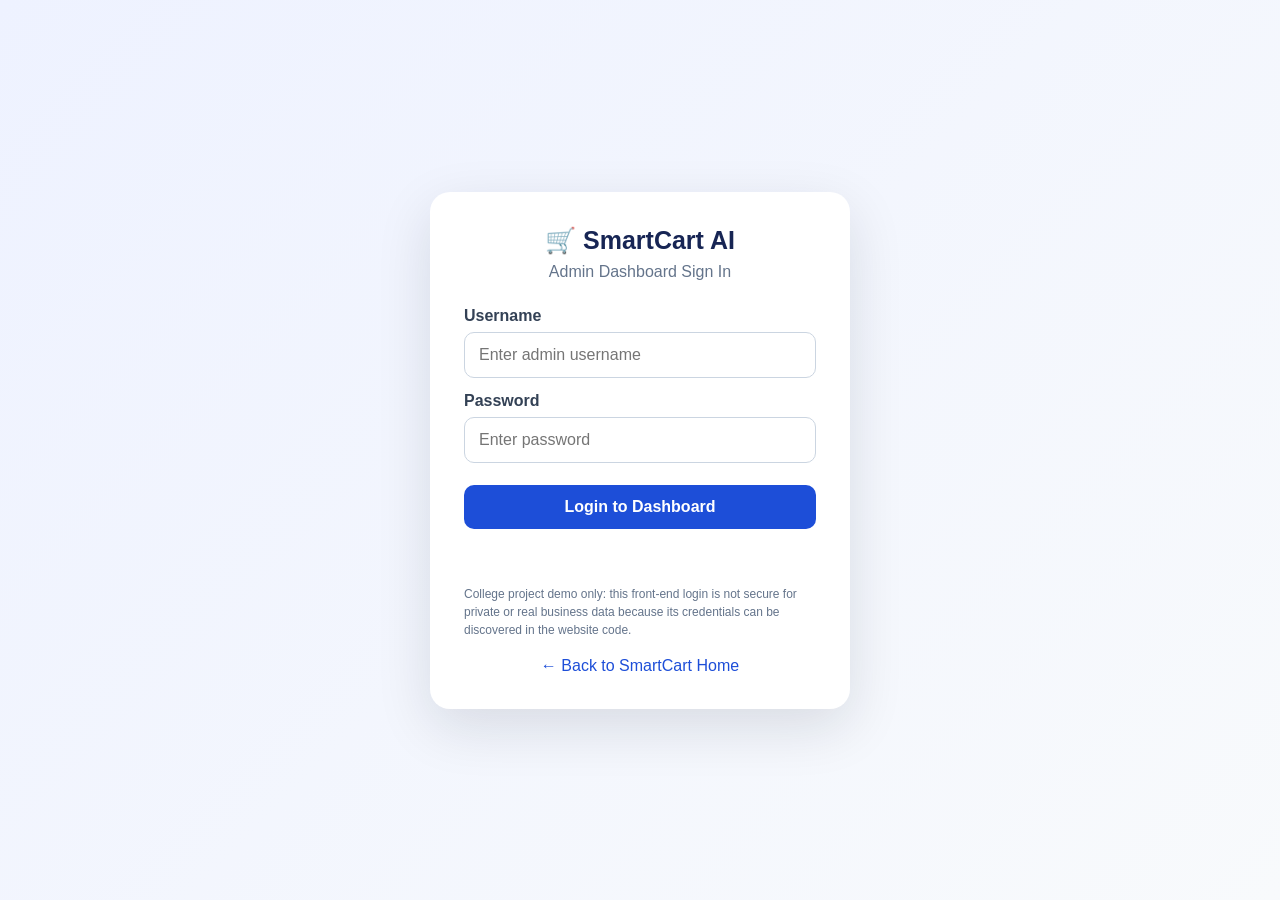
==== admin-login.html @ 9c61da9f "Add files via upload" ====
<!DOCTYPE html>
<html lang="en">
<head>
  <meta charset="UTF-8">
  <meta name="viewport" content="width=device-width, initial-scale=1.0">
  <title>Admin Login | SmartCart AI</title>
  <link rel="stylesheet" href="style.css">
  <style>
    body.login-page{min-height:100vh;display:grid;place-items:center;padding:24px;background:linear-gradient(135deg,#eef2ff,#f8fafc)}
    .login-card{width:min(100%,420px);background:#fff;padding:34px;border-radius:20px;box-shadow:0 18px 55px rgba(15,23,42,.12)}
    .login-brand{text-align:center;font-size:25px;font-weight:800;margin-bottom:8px;color:#172554}
    .login-sub{text-align:center;color:#64748b;margin-bottom:26px}
    .login-card label{display:block;font-weight:600;margin:14px 0 7px;color:#334155}
    .login-card input{width:100%;padding:13px 14px;border:1px solid #cbd5e1;border-radius:10px;font:inherit;box-sizing:border-box}
    .login-card button{width:100%;padding:13px;margin-top:22px;border:0;border-radius:10px;background:#1d4ed8;color:#fff;font-weight:700;font-size:16px;cursor:pointer}
    .login-error{color:#b91c1c;margin-top:14px;min-height:22px;font-size:14px}
    .login-note{font-size:12px;color:#64748b;line-height:1.5;margin-top:20px}
    .back-home{display:block;text-align:center;margin-top:18px;color:#1d4ed8;text-decoration:none}
  </style>
</head>
<body class="login-page">
  <main class="login-card">
    <div class="login-brand">🛒 SmartCart AI</div>
    <p class="login-sub">Admin Dashboard Sign In</p>
    <form id="admin-login-form">
      <label for="username">Username</label>
      <input id="username" name="username" autocomplete="username" required placeholder="Enter admin username">
      <label for="password">Password</label>
      <input id="password" name="password" type="password" autocomplete="current-password" required placeholder="Enter password">
      <button type="submit">Login to Dashboard</button>
      <p id="login-error" class="login-error" role="alert"></p>
    </form>
    <p class="login-note">College project demo only: this front-end login is not secure for private or real business data because its credentials can be discovered in the website code.</p>
    <a class="back-home" href="index.html">← Back to SmartCart Home</a>
  </main>
  <script>
    document.getElementById('admin-login-form').addEventListener('submit', function(event) {
      event.preventDefault();
      const username = document.getElementById('username').value.trim();
      const password = document.getElementById('password').value;
      if (username === 'Admin' && password === 'SmartCart@2026') {
        sessionStorage.setItem('smartcartDemoAdminLoggedIn', 'true');
        window.location.href = 'admin.html';
      } else {
        document.getElementById('login-error').textContent = 'Incorrect username or password. Please try again.';
      }
    });
  </script>
</body>
</html>
---- style.css ----
* {
    margin: 0;
    padding: 0;
    box-sizing: border-box;
}


html {
    scroll-behavior: smooth;
}


body {
    font-family: Arial, sans-serif;
    background: #f8f9ff;
    color: #17172b;
}


/* NAVBAR */

.navbar {
    height: 75px;
    display: flex;
    align-items: center;
    justify-content: space-between;
    padding: 0 7%;
    background: white;
    border-bottom: 1px solid #eeeeee;
    position: sticky;
    top: 0;
    z-index: 1000;
}


.logo {
    font-size: 23px;
    font-weight: bold;
}


.logo span {
    color: #6956e8;
}


nav {
    display: flex;
    gap: 30px;
}


nav a {
    text-decoration: none;
    color: #555;
    font-size: 15px;
}


nav a:hover {
    color: #6956e8;
}


.cart-btn {
    border: none;
    background: #6956e8;
    color: white;
    padding: 11px 18px;
    border-radius: 10px;
    cursor: pointer;
}


/* HERO */

.hero {
    min-height: 600px;
    padding: 80px 8%;
    display: flex;
    align-items: center;
    justify-content: space-between;
    gap: 50px;
    background: linear-gradient(135deg, #f8f7ff, #eeeeff);
}


.hero-text {
    max-width: 600px;
}


.small-heading {
    color: #6956e8;
    font-weight: bold;
    letter-spacing: 2px;
    margin-bottom: 18px;
}


.hero h1 {
    font-size: 62px;
    line-height: 1.05;
    margin-bottom: 25px;
}


.hero h1 span {
    color: #6956e8;
}


.hero-text > p:not(.small-heading) {
    color: #666;
    font-size: 18px;
    line-height: 1.7;
}


.hero-buttons {
    margin-top: 30px;
    display: flex;
    gap: 15px;
}


.primary-btn,
.secondary-btn {
    padding: 14px 22px;
    border-radius: 10px;
    text-decoration: none;
    font-weight: bold;
}


.primary-btn {
    background: #6956e8;
    color: white;
}


.secondary-btn {
    background: white;
    color: #6956e8;
    border: 1px solid #6956e8;
}


/* HERO CARD */

.hero-card {
    width: 360px;
    padding: 40px;
    background: white;
    border-radius: 25px;
    box-shadow: 0 20px 60px rgba(0,0,0,0.10);
    text-align: center;
}


.ai-icon {
    font-size: 55px;
    margin-bottom: 20px;
}


.hero-card h3 {
    font-size: 25px;
    margin-bottom: 15px;
}


.hero-card p {
    color: #666;
    line-height: 1.6;
}


.recommendation-preview {
    margin-top: 25px;
    padding: 15px;
    background: #f5f3ff;
    border-radius: 12px;
    display: flex;
    justify-content: space-between;
}


/* SECTIONS */

section {
    padding: 80px 8%;
}


.section-heading {
    text-align: center;
    margin-bottom: 40px;
}


.section-heading p {
    color: #6956e8;
    font-size: 13px;
    font-weight: bold;
    letter-spacing: 2px;
    margin-bottom: 10px;
}


.section-heading h2 {
    font-size: 38px;
    margin-bottom: 10px;
}


.section-heading span {
    color: #777;
}


/* CATEGORIES */

.category-grid {
    display: grid;
    grid-template-columns: repeat(4, 1fr);
    gap: 20px;
}


.category-card {
    background: white;
    padding: 30px;
    border-radius: 18px;
    text-align: center;
    box-shadow: 0 8px 25px rgba(0,0,0,0.05);
}


.category-card div {
    font-size: 45px;
    margin-bottom: 15px;
}


.category-card p {
    color: #777;
    margin-top: 8px;
}


/* AI SECTION */

.ai-section {
    background: #17172b;
    color: white;
}


.ai-section .section-heading p {
    color: #a99cff;
}


.ai-section .section-heading span {
    color: #bbb;
}


.ai-box {
    max-width: 700px;
    margin: auto;
    background: white;
    color: #17172b;
    padding: 40px;
    border-radius: 20px;
}


.ai-box label {
    display: block;
    margin-top: 20px;
    margin-bottom: 8px;
    font-weight: bold;
}


.ai-box select {
    width: 100%;
    padding: 13px;
    border: 1px solid #ddd;
    border-radius: 8px;
}


.recommend-btn {
    width: 100%;
    margin-top: 25px;
    padding: 15px;
    border: none;
    border-radius: 10px;
    background: #6956e8;
    color: white;
    font-weight: bold;
    cursor: pointer;
}


.result-box {
    margin-top: 25px;
    padding: 20px;
    background: #f4f2ff;
    border-radius: 10px;
    text-align: center;
}


/* PRODUCTS */

.products-section {
    background: #f8f9ff;
}


.product-grid {
    display: grid;
    grid-template-columns: repeat(4, 1fr);
    gap: 20px;
}


.product-card {
    background: white;
    padding: 20px;
    border-radius: 18px;
    box-shadow: 0 8px 25px rgba(0,0,0,0.05);
}


.product-image {
    height: 180px;
    display: flex;
    align-items: center;
    justify-content: center;
    background: #f2f0ff;
    border-radius: 14px;
    font-size: 70px;
    margin-bottom: 20px;
}


.product-card h3 {
    margin-bottom: 10px;
}


.rating {
    color: #e99b00;
    margin-bottom: 15px;
}


.product-card button {
    width: 100%;
    padding: 12px;
    margin-top: 15px;
    border: none;
    border-radius: 8px;
    background: #6956e8;
    color: white;
    cursor: pointer;
}


/* ABOUT */

.about-section {
    text-align: center;
    max-width: 900px;
    margin: auto;
}


.about-section > p:first-child {
    color: #6956e8;
    font-weight: bold;
    letter-spacing: 2px;
}


.about-section h2 {
    font-size: 38px;
    margin: 15px 0;
}


.about-section p:last-child {
    color: #666;
    line-height: 1.8;
}


/* FOOTER */

footer {
    padding: 35px 8%;
    background: #11111f;
    color: white;
    display: flex;
    justify-content: space-between;
}


footer p {
    color: #aaa;
}


/* MOBILE */

@media (max-width: 900px) {

    nav {
        display: none;
    }

    .hero {
        flex-direction: column;
        text-align: center;
    }

    .hero h1 {
        font-size: 45px;
    }

    .hero-buttons {
        justify-content: center;
        flex-wrap: wrap;
    }

    .category-grid,
    .product-grid {
        grid-template-columns: repeat(2, 1fr);
    }

}


@media (max-width: 600px) {

    .category-grid,
    .product-grid {
        grid-template-columns: 1fr;
    }

    .hero-card {
        width: 100%;
    }

    footer {
        flex-direction: column;
        gap: 15px;
    }

}

/* PRODUCT CONTROLS */

.product-controls {
    max-width: 1000px;
    margin: 0 auto 40px;

    display: grid;
    grid-template-columns:
        2fr 1fr 1fr;

    gap: 15px;
}


.product-controls input,
.product-controls select {

    width: 100%;

    padding: 14px 16px;

    border: 1px solid #ddd;

    border-radius: 10px;

    background: white;

    font-size: 15px;

    outline: none;
}


.product-controls input:focus,
.product-controls select:focus {

    border-color: #6956e8;

    box-shadow:
        0 0 0 3px
        rgba(105, 86, 232, 0.10);
}


.product-category {

    display: inline-block;

    background: #f0edff;

    color: #6956e8;

    padding: 5px 10px;

    border-radius: 20px;

    font-size: 12px;

    margin-bottom: 12px;
}


.no-products {

    display: none;

    text-align: center;

    color: #777;

    margin-top: 30px;
}


@media (max-width: 700px) {

    .product-controls {

        grid-template-columns: 1fr;

    }

}

// PRODUCT DATA

let shoppingCart = [];


// ADD PRODUCT TO CART

function addProductToCart(productName, price) {

    shoppingCart.push({

        name: productName,

        price: price

    });


    cartCount = shoppingCart.length;


    document.getElementById(
        "cart-count"
    ).innerText = cartCount;


    alert(
        productName +
        " added to your cart! 🛒"
    );
}



// SEARCH + FILTER

function filterProducts() {

    const searchText =
        document
        .getElementById("searchInput")
        .value
        .toLowerCase();


    const selectedCategory =
        document
        .getElementById("categoryFilter")
        .value;


    const selectedPrice =
        document
        .getElementById("priceFilter")
        .value;


    const products =
        document.querySelectorAll(
            ".product-card"
        );


    let visibleProducts = 0;


    products.forEach(function(product) {

        const name =
            product.dataset.name;


        const category =
            product.dataset.category;


        const price =
            Number(product.dataset.price);


        const matchesSearch =
            name.includes(searchText);


        const matchesCategory =
            selectedCategory === "all" ||
            category === selectedCategory;


        let matchesPrice = true;


        if (selectedPrice !== "all") {

            matchesPrice =
                price <=
                Number(selectedPrice);

        }


        if (
            matchesSearch &&
            matchesCategory &&
            matchesPrice
        ) {

            product.style.display = "block";

            visibleProducts++;

        }

        else {

            product.style.display = "none";

        }

    });


    const noProducts =
        document.getElementById(
            "noProducts"
        );


    if (visibleProducts === 0) {

        noProducts.style.display = "block";

    }

    else {

        noProducts.style.display = "none";

    }

}
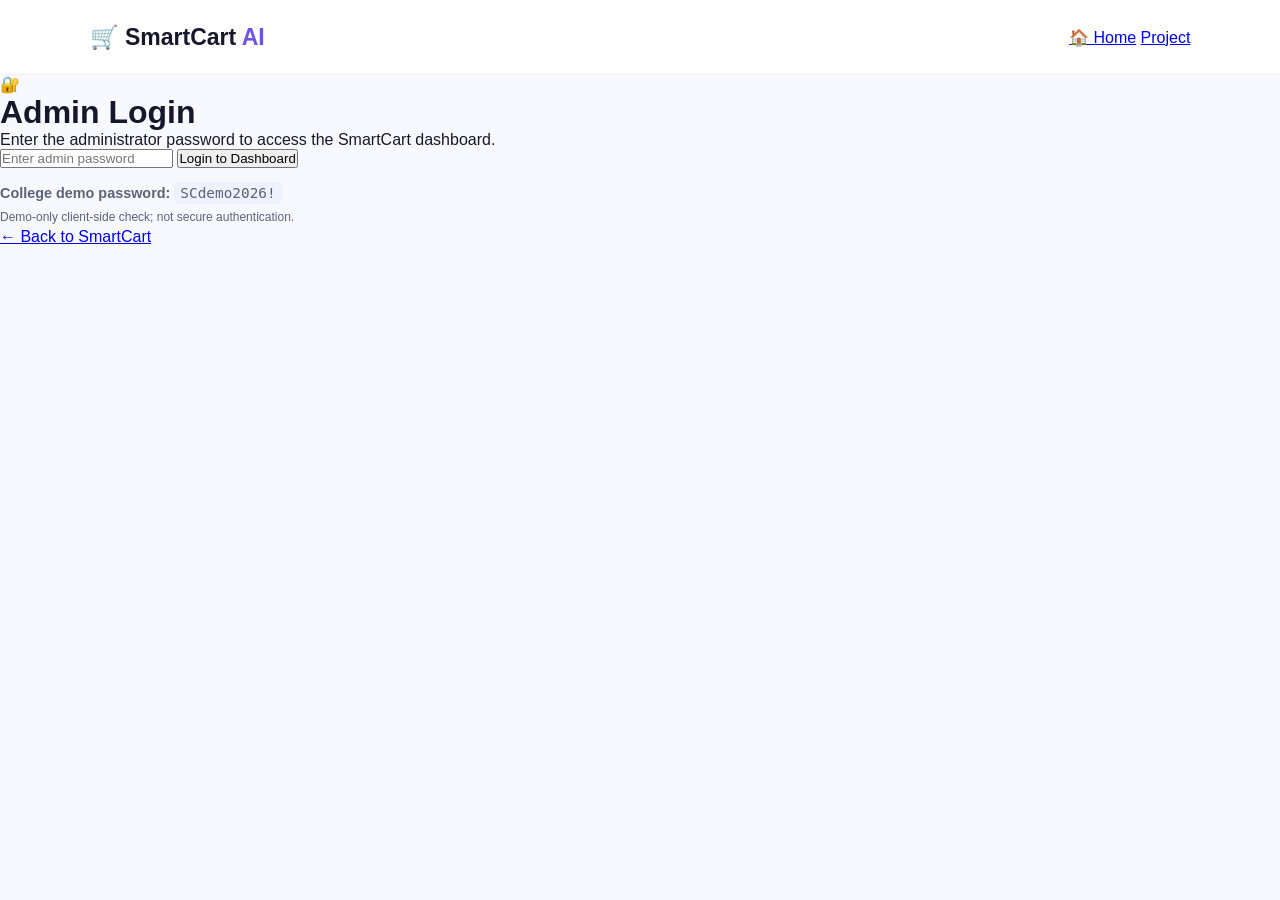
==== commit 2ffb18cb: "Add files via upload" ====
--- a/admin-login.html
+++ b/admin-login.html
@@ -1,50 +1,48 @@
 <!DOCTYPE html>
 <html lang="en">
 <head>
-  <meta charset="UTF-8">
-  <meta name="viewport" content="width=device-width, initial-scale=1.0">
-  <title>Admin Login | SmartCart AI</title>
-  <link rel="stylesheet" href="style.css">
-  <style>
-    body.login-page{min-height:100vh;display:grid;place-items:center;padding:24px;background:linear-gradient(135deg,#eef2ff,#f8fafc)}
-    .login-card{width:min(100%,420px);background:#fff;padding:34px;border-radius:20px;box-shadow:0 18px 55px rgba(15,23,42,.12)}
-    .login-brand{text-align:center;font-size:25px;font-weight:800;margin-bottom:8px;color:#172554}
-    .login-sub{text-align:center;color:#64748b;margin-bottom:26px}
-    .login-card label{display:block;font-weight:600;margin:14px 0 7px;color:#334155}
-    .login-card input{width:100%;padding:13px 14px;border:1px solid #cbd5e1;border-radius:10px;font:inherit;box-sizing:border-box}
-    .login-card button{width:100%;padding:13px;margin-top:22px;border:0;border-radius:10px;background:#1d4ed8;color:#fff;font-weight:700;font-size:16px;cursor:pointer}
-    .login-error{color:#b91c1c;margin-top:14px;min-height:22px;font-size:14px}
-    .login-note{font-size:12px;color:#64748b;line-height:1.5;margin-top:20px}
-    .back-home{display:block;text-align:center;margin-top:18px;color:#1d4ed8;text-decoration:none}
-  </style>
+    <meta charset="UTF-8">
+    <meta name="viewport" content="width=device-width, initial-scale=1.0">
+    <title>SmartCart AI - Admin Login</title>
+    <link rel="stylesheet" href="style.css">
 </head>
-<body class="login-page">
-  <main class="login-card">
-    <div class="login-brand">🛒 SmartCart AI</div>
-    <p class="login-sub">Admin Dashboard Sign In</p>
-    <form id="admin-login-form">
-      <label for="username">Username</label>
-      <input id="username" name="username" autocomplete="username" required placeholder="Enter admin username">
-      <label for="password">Password</label>
-      <input id="password" name="password" type="password" autocomplete="current-password" required placeholder="Enter password">
-      <button type="submit">Login to Dashboard</button>
-      <p id="login-error" class="login-error" role="alert"></p>
-    </form>
-    <p class="login-note">College project demo only: this front-end login is not secure for private or real business data because its credentials can be discovered in the website code.</p>
-    <a class="back-home" href="index.html">← Back to SmartCart Home</a>
-  </main>
-  <script>
-    document.getElementById('admin-login-form').addEventListener('submit', function(event) {
-      event.preventDefault();
-      const username = document.getElementById('username').value.trim();
-      const password = document.getElementById('password').value;
-      if (username === 'Admin' && password === 'SmartCart@2026') {
-        sessionStorage.setItem('smartcartDemoAdminLoggedIn', 'true');
-        window.location.href = 'admin.html';
-      } else {
-        document.getElementById('login-error').textContent = 'Incorrect username or password. Please try again.';
-      }
-    });
-  </script>
+<body>
+
+    <header class="navbar">
+        <div class="logo">🛒 SmartCart <span>AI</span></div>
+        <div class="nav-links">
+            <a href="index.html">🏠 Home</a>
+            <a href="index.html#college-project">Project</a>
+        </div>
+    </header>
+
+    <main class="admin-login-page">
+        <div class="login-card">
+            <div class="login-icon">🔐</div>
+            <h1>Admin Login</h1>
+            <p>Enter the administrator password to access the SmartCart dashboard.</p>
+
+            <form onsubmit="event.preventDefault(); adminLogin();">
+                <input
+                    type="password"
+                    id="admin-password"
+                    placeholder="Enter admin password"
+                    autocomplete="current-password"
+                    required
+                >
+
+                <button type="submit" class="login-submit">
+                    Login to Dashboard
+                </button>
+            </form>
+
+            <p id="login-message" class="login-message" aria-live="polite"></p>
+            <p class="demo-password-note"><strong>College demo password:</strong> <code>SCdemo2026!</code><br><small>Demo-only client-side check; not secure authentication.</small></p>
+
+            <a href="index.html" class="back-home">← Back to SmartCart</a>
+        </div>
+    </main>
+
+    <script src="script.js"></script>
 </body>
 </html>
--- a/style.css
+++ b/style.css
@@ -688,4 +688,27 @@
 
     }
 
-}+}
+
+/* COLLEGE PROJECT SECTION */
+.college-project-section { padding: 76px 7%; background: #f1f5ff; }
+.project-intro-grid, .project-details-grid { display: grid; grid-template-columns: repeat(3, minmax(0, 1fr)); gap: 20px; margin-top: 28px; }
+.project-info-card, .project-details-card { background: #fff; border: 1px solid #e1e7f5; border-radius: 18px; padding: 24px; box-shadow: 0 8px 24px rgba(23, 23, 43, .05); }
+.project-icon { font-size: 30px; margin-bottom: 12px; }
+.project-info-card h3, .project-details-card h3 { margin-bottom: 12px; color: #20254b; }
+.project-info-card p, .project-details-card li { color: #5b6178; line-height: 1.7; }
+.project-details-grid { margin-top: 20px; }
+.project-details-card ul { padding-left: 20px; }
+.project-details-card li { margin: 8px 0; }
+.project-note { margin-top: 22px; padding: 18px 20px; border-left: 4px solid #6477ed; background: #fff; border-radius: 10px; color: #4c5470; line-height: 1.7; }
+.cart-page { min-height: 65vh; padding: 54px 7%; background: #f8f9ff; }
+.cart-panel { max-width: 900px; margin: 0 auto; padding: 30px; background: #fff; border: 1px solid #e4e8f4; border-radius: 20px; box-shadow: 0 12px 35px rgba(23, 23, 43, .07); }
+.cart-panel h1 { margin: 8px 0 12px; }
+.cart-panel > p { line-height: 1.6; color: #626981; }
+.cart-items { margin: 24px 0; }
+.cart-summary { max-width: 420px; margin: 18px 0 24px auto; border-top: 1px solid #e5e8f1; padding-top: 12px; }
+.cart-summary > div { display: flex; justify-content: space-between; gap: 20px; padding: 9px 0; }
+.cart-total { border-top: 1px solid #e5e8f1; font-size: 1.1rem; }
+.demo-password-note { margin-top: 14px; font-size: .9rem; color: #5c6277; line-height: 1.6; }
+.demo-password-note code { background: #eef1ff; padding: 3px 6px; border-radius: 5px; }
+@media (max-width: 850px) { .project-intro-grid, .project-details-grid { grid-template-columns: 1fr; } .college-project-section { padding: 54px 5%; } .cart-page { padding: 32px 5%; } .cart-panel { padding: 22px; } }
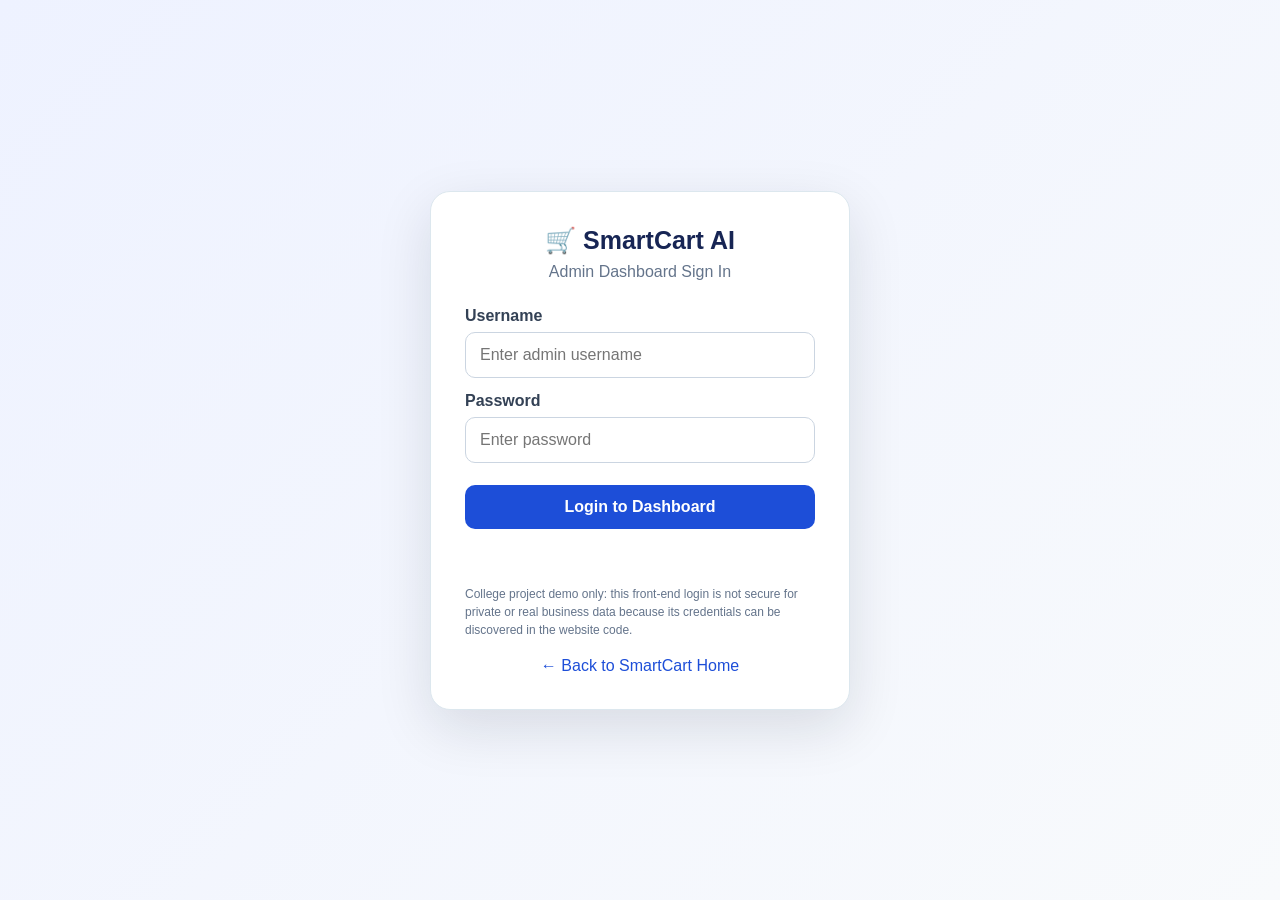
==== commit 1fd29f7f: "Add files via upload" ====
--- a/admin-login.html
+++ b/admin-login.html
@@ -1,48 +1,50 @@
 <!DOCTYPE html>
 <html lang="en">
 <head>
-    <meta charset="UTF-8">
-    <meta name="viewport" content="width=device-width, initial-scale=1.0">
-    <title>SmartCart AI - Admin Login</title>
-    <link rel="stylesheet" href="style.css">
+  <meta charset="UTF-8">
+  <meta name="viewport" content="width=device-width, initial-scale=1.0">
+  <title>Admin Login | SmartCart AI</title>
+  <link rel="stylesheet" href="style.css">
+  <style>
+    body.login-page{min-height:100vh;display:grid;place-items:center;padding:24px;background:linear-gradient(135deg,#eef2ff,#f8fafc)}
+    .login-card{width:min(100%,420px);background:#fff;padding:34px;border-radius:20px;box-shadow:0 18px 55px rgba(15,23,42,.12)}
+    .login-brand{text-align:center;font-size:25px;font-weight:800;margin-bottom:8px;color:#172554}
+    .login-sub{text-align:center;color:#64748b;margin-bottom:26px}
+    .login-card label{display:block;font-weight:600;margin:14px 0 7px;color:#334155}
+    .login-card input{width:100%;padding:13px 14px;border:1px solid #cbd5e1;border-radius:10px;font:inherit;box-sizing:border-box}
+    .login-card button{width:100%;padding:13px;margin-top:22px;border:0;border-radius:10px;background:#1d4ed8;color:#fff;font-weight:700;font-size:16px;cursor:pointer}
+    .login-error{color:#b91c1c;margin-top:14px;min-height:22px;font-size:14px}
+    .login-note{font-size:12px;color:#64748b;line-height:1.5;margin-top:20px}
+    .back-home{display:block;text-align:center;margin-top:18px;color:#1d4ed8;text-decoration:none}
+  </style>
 </head>
-<body>
-
-    <header class="navbar">
-        <div class="logo">🛒 SmartCart <span>AI</span></div>
-        <div class="nav-links">
-            <a href="index.html">🏠 Home</a>
-            <a href="index.html#college-project">Project</a>
-        </div>
-    </header>
-
-    <main class="admin-login-page">
-        <div class="login-card">
-            <div class="login-icon">🔐</div>
-            <h1>Admin Login</h1>
-            <p>Enter the administrator password to access the SmartCart dashboard.</p>
-
-            <form onsubmit="event.preventDefault(); adminLogin();">
-                <input
-                    type="password"
-                    id="admin-password"
-                    placeholder="Enter admin password"
-                    autocomplete="current-password"
-                    required
-                >
-
-                <button type="submit" class="login-submit">
-                    Login to Dashboard
-                </button>
-            </form>
-
-            <p id="login-message" class="login-message" aria-live="polite"></p>
-            <p class="demo-password-note"><strong>College demo password:</strong> <code>SCdemo2026!</code><br><small>Demo-only client-side check; not secure authentication.</small></p>
-
-            <a href="index.html" class="back-home">← Back to SmartCart</a>
-        </div>
-    </main>
-
-    <script src="script.js"></script>
+<body class="login-page">
+  <main class="login-card">
+    <div class="login-brand">🛒 SmartCart AI</div>
+    <p class="login-sub">Admin Dashboard Sign In</p>
+    <form id="admin-login-form">
+      <label for="username">Username</label>
+      <input id="username" name="username" autocomplete="username" required placeholder="Enter admin username">
+      <label for="password">Password</label>
+      <input id="password" name="password" type="password" autocomplete="current-password" required placeholder="Enter password">
+      <button type="submit">Login to Dashboard</button>
+      <p id="login-error" class="login-error" role="alert"></p>
+    </form>
+    <p class="login-note">College project demo only: this front-end login is not secure for private or real business data because its credentials can be discovered in the website code.</p>
+    <a class="back-home" href="index.html">← Back to SmartCart Home</a>
+  </main>
+  <script>
+    document.getElementById('admin-login-form').addEventListener('submit', function(event) {
+      event.preventDefault();
+      const username = document.getElementById('username').value.trim();
+      const password = document.getElementById('password').value;
+      if (username === 'Admin' && password === 'SmartCart@2026') {
+        sessionStorage.setItem('smartcartDemoAdminLoggedIn', 'true');
+        window.location.href = 'admin.html';
+      } else {
+        document.getElementById('login-error').textContent = 'Incorrect username or password. Please try again.';
+      }
+    });
+  </script>
 </body>
 </html>
--- a/style.css
+++ b/style.css
@@ -1,714 +1,938 @@
-* {
-    margin: 0;
-    padding: 0;
-    box-sizing: border-box;
-}
-
-
-html {
-    scroll-behavior: smooth;
-}
-
-
-body {
-    font-family: Arial, sans-serif;
-    background: #f8f9ff;
-    color: #17172b;
-}
-
-
-/* NAVBAR */
-
-.navbar {
-    height: 75px;
-    display: flex;
-    align-items: center;
-    justify-content: space-between;
-    padding: 0 7%;
-    background: white;
-    border-bottom: 1px solid #eeeeee;
-    position: sticky;
-    top: 0;
-    z-index: 1000;
-}
-
-
-.logo {
-    font-size: 23px;
-    font-weight: bold;
-}
-
-
-.logo span {
-    color: #6956e8;
-}
-
-
-nav {
-    display: flex;
-    gap: 30px;
-}
-
-
-nav a {
-    text-decoration: none;
-    color: #555;
-    font-size: 15px;
-}
-
-
-nav a:hover {
-    color: #6956e8;
-}
-
-
-.cart-btn {
-    border: none;
-    background: #6956e8;
-    color: white;
-    padding: 11px 18px;
-    border-radius: 10px;
-    cursor: pointer;
-}
-
-
-/* HERO */
-
-.hero {
-    min-height: 600px;
-    padding: 80px 8%;
-    display: flex;
-    align-items: center;
-    justify-content: space-between;
-    gap: 50px;
-    background: linear-gradient(135deg, #f8f7ff, #eeeeff);
-}
-
-
-.hero-text {
-    max-width: 600px;
-}
-
-
-.small-heading {
-    color: #6956e8;
-    font-weight: bold;
-    letter-spacing: 2px;
-    margin-bottom: 18px;
-}
-
-
-.hero h1 {
-    font-size: 62px;
-    line-height: 1.05;
-    margin-bottom: 25px;
-}
-
-
-.hero h1 span {
-    color: #6956e8;
-}
-
-
-.hero-text > p:not(.small-heading) {
-    color: #666;
-    font-size: 18px;
-    line-height: 1.7;
-}
-
-
-.hero-buttons {
-    margin-top: 30px;
-    display: flex;
-    gap: 15px;
-}
-
-
-.primary-btn,
-.secondary-btn {
-    padding: 14px 22px;
-    border-radius: 10px;
-    text-decoration: none;
-    font-weight: bold;
-}
-
-
-.primary-btn {
-    background: #6956e8;
-    color: white;
-}
-
-
-.secondary-btn {
-    background: white;
-    color: #6956e8;
-    border: 1px solid #6956e8;
-}
-
-
-/* HERO CARD */
-
-.hero-card {
-    width: 360px;
-    padding: 40px;
-    background: white;
-    border-radius: 25px;
-    box-shadow: 0 20px 60px rgba(0,0,0,0.10);
-    text-align: center;
-}
-
-
-.ai-icon {
-    font-size: 55px;
-    margin-bottom: 20px;
-}
-
-
-.hero-card h3 {
-    font-size: 25px;
-    margin-bottom: 15px;
-}
-
-
-.hero-card p {
-    color: #666;
-    line-height: 1.6;
-}
-
-
-.recommendation-preview {
-    margin-top: 25px;
-    padding: 15px;
-    background: #f5f3ff;
-    border-radius: 12px;
-    display: flex;
-    justify-content: space-between;
-}
-
-
-/* SECTIONS */
-
-section {
-    padding: 80px 8%;
-}
-
-
-.section-heading {
-    text-align: center;
-    margin-bottom: 40px;
-}
-
-
-.section-heading p {
-    color: #6956e8;
-    font-size: 13px;
-    font-weight: bold;
-    letter-spacing: 2px;
-    margin-bottom: 10px;
-}
-
-
-.section-heading h2 {
-    font-size: 38px;
-    margin-bottom: 10px;
-}
-
-
-.section-heading span {
-    color: #777;
-}
-
-
-/* CATEGORIES */
-
-.category-grid {
-    display: grid;
-    grid-template-columns: repeat(4, 1fr);
-    gap: 20px;
-}
-
-
-.category-card {
-    background: white;
-    padding: 30px;
-    border-radius: 18px;
-    text-align: center;
-    box-shadow: 0 8px 25px rgba(0,0,0,0.05);
-}
-
-
-.category-card div {
-    font-size: 45px;
-    margin-bottom: 15px;
-}
-
-
-.category-card p {
-    color: #777;
-    margin-top: 8px;
-}
-
-
-/* AI SECTION */
-
-.ai-section {
-    background: #17172b;
-    color: white;
-}
-
-
-.ai-section .section-heading p {
-    color: #a99cff;
-}
-
-
-.ai-section .section-heading span {
-    color: #bbb;
-}
-
-
-.ai-box {
-    max-width: 700px;
-    margin: auto;
-    background: white;
-    color: #17172b;
-    padding: 40px;
-    border-radius: 20px;
-}
-
-
-.ai-box label {
-    display: block;
-    margin-top: 20px;
-    margin-bottom: 8px;
-    font-weight: bold;
-}
-
-
-.ai-box select {
-    width: 100%;
-    padding: 13px;
-    border: 1px solid #ddd;
-    border-radius: 8px;
-}
-
-
-.recommend-btn {
-    width: 100%;
-    margin-top: 25px;
-    padding: 15px;
-    border: none;
-    border-radius: 10px;
-    background: #6956e8;
-    color: white;
-    font-weight: bold;
-    cursor: pointer;
-}
-
-
-.result-box {
-    margin-top: 25px;
-    padding: 20px;
-    background: #f4f2ff;
-    border-radius: 10px;
-    text-align: center;
-}
-
-
-/* PRODUCTS */
-
-.products-section {
-    background: #f8f9ff;
-}
-
-
-.product-grid {
-    display: grid;
-    grid-template-columns: repeat(4, 1fr);
-    gap: 20px;
-}
-
-
-.product-card {
-    background: white;
-    padding: 20px;
-    border-radius: 18px;
-    box-shadow: 0 8px 25px rgba(0,0,0,0.05);
-}
-
-
-.product-image {
-    height: 180px;
-    display: flex;
-    align-items: center;
-    justify-content: center;
-    background: #f2f0ff;
-    border-radius: 14px;
-    font-size: 70px;
-    margin-bottom: 20px;
-}
-
-
-.product-card h3 {
-    margin-bottom: 10px;
-}
-
-
-.rating {
-    color: #e99b00;
-    margin-bottom: 15px;
-}
-
-
-.product-card button {
-    width: 100%;
-    padding: 12px;
-    margin-top: 15px;
-    border: none;
-    border-radius: 8px;
-    background: #6956e8;
-    color: white;
-    cursor: pointer;
-}
-
-
-/* ABOUT */
-
-.about-section {
-    text-align: center;
-    max-width: 900px;
-    margin: auto;
-}
-
-
-.about-section > p:first-child {
-    color: #6956e8;
-    font-weight: bold;
-    letter-spacing: 2px;
-}
-
-
-.about-section h2 {
-    font-size: 38px;
-    margin: 15px 0;
-}
-
-
-.about-section p:last-child {
-    color: #666;
-    line-height: 1.8;
-}
-
-
-/* FOOTER */
-
-footer {
-    padding: 35px 8%;
-    background: #11111f;
-    color: white;
-    display: flex;
-    justify-content: space-between;
-}
-
-
-footer p {
-    color: #aaa;
-}
-
-
-/* MOBILE */
-
-@media (max-width: 900px) {
-
-    nav {
-        display: none;
-    }
-
-    .hero {
-        flex-direction: column;
-        text-align: center;
-    }
-
-    .hero h1 {
-        font-size: 45px;
-    }
-
-    .hero-buttons {
-        justify-content: center;
-        flex-wrap: wrap;
-    }
-
-    .category-grid,
-    .product-grid {
-        grid-template-columns: repeat(2, 1fr);
-    }
-
-}
-
-
-@media (max-width: 600px) {
-
-    .category-grid,
-    .product-grid {
-        grid-template-columns: 1fr;
-    }
-
-    .hero-card {
-        width: 100%;
-    }
-
-    footer {
-        flex-direction: column;
-        gap: 15px;
-    }
-
-}
-
-/* PRODUCT CONTROLS */
-
-.product-controls {
-    max-width: 1000px;
-    margin: 0 auto 40px;
-
-    display: grid;
-    grid-template-columns:
-        2fr 1fr 1fr;
-
-    gap: 15px;
-}
-
-
-.product-controls input,
-.product-controls select {
-
-    width: 100%;
-
-    padding: 14px 16px;
-
-    border: 1px solid #ddd;
-
-    border-radius: 10px;
-
-    background: white;
-
-    font-size: 15px;
-
-    outline: none;
-}
-
-
-.product-controls input:focus,
-.product-controls select:focus {
-
-    border-color: #6956e8;
-
-    box-shadow:
-        0 0 0 3px
-        rgba(105, 86, 232, 0.10);
-}
-
-
-.product-category {
-
-    display: inline-block;
-
-    background: #f0edff;
-
-    color: #6956e8;
-
-    padding: 5px 10px;
-
-    border-radius: 20px;
-
-    font-size: 12px;
-
-    margin-bottom: 12px;
-}
-
-
-.no-products {
-
-    display: none;
-
-    text-align: center;
-
-    color: #777;
-
-    margin-top: 30px;
-}
-
-
-@media (max-width: 700px) {
-
-    .product-controls {
-
-        grid-template-columns: 1fr;
-
-    }
-
-}
-
-// PRODUCT DATA
-
-let shoppingCart = [];
-
-
-// ADD PRODUCT TO CART
-
-function addProductToCart(productName, price) {
-
-    shoppingCart.push({
-
-        name: productName,
-
-        price: price
-
-    });
-
-
-    cartCount = shoppingCart.length;
-
-
-    document.getElementById(
-        "cart-count"
-    ).innerText = cartCount;
-
-
-    alert(
-        productName +
-        " added to your cart! 🛒"
-    );
-}
-
-
-
-// SEARCH + FILTER
-
-function filterProducts() {
-
-    const searchText =
-        document
-        .getElementById("searchInput")
-        .value
-        .toLowerCase();
-
-
-    const selectedCategory =
-        document
-        .getElementById("categoryFilter")
-        .value;
-
-
-    const selectedPrice =
-        document
-        .getElementById("priceFilter")
-        .value;
-
-
-    const products =
-        document.querySelectorAll(
-            ".product-card"
-        );
-
-
-    let visibleProducts = 0;
-
-
-    products.forEach(function(product) {
-
-        const name =
-            product.dataset.name;
-
-
-        const category =
-            product.dataset.category;
-
-
-        const price =
-            Number(product.dataset.price);
-
-
-        const matchesSearch =
-            name.includes(searchText);
-
-
-        const matchesCategory =
-            selectedCategory === "all" ||
-            category === selectedCategory;
-
-
-        let matchesPrice = true;
-
-
-        if (selectedPrice !== "all") {
-
-            matchesPrice =
-                price <=
-                Number(selectedPrice);
-
-        }
-
-
-        if (
-            matchesSearch &&
-            matchesCategory &&
-            matchesPrice
-        ) {
-
-            product.style.display = "block";
-
-            visibleProducts++;
-
-        }
-
-        else {
-
-            product.style.display = "none";
-
-        }
-
-    });
-
-
-    const noProducts =
-        document.getElementById(
-            "noProducts"
-        );
-
-
-    if (visibleProducts === 0) {
-
-        noProducts.style.display = "block";
-
-    }
-
-    else {
-
-        noProducts.style.display = "none";
-
-    }
-
-}
-
-/* COLLEGE PROJECT SECTION */
-.college-project-section { padding: 76px 7%; background: #f1f5ff; }
-.project-intro-grid, .project-details-grid { display: grid; grid-template-columns: repeat(3, minmax(0, 1fr)); gap: 20px; margin-top: 28px; }
-.project-info-card, .project-details-card { background: #fff; border: 1px solid #e1e7f5; border-radius: 18px; padding: 24px; box-shadow: 0 8px 24px rgba(23, 23, 43, .05); }
-.project-icon { font-size: 30px; margin-bottom: 12px; }
-.project-info-card h3, .project-details-card h3 { margin-bottom: 12px; color: #20254b; }
-.project-info-card p, .project-details-card li { color: #5b6178; line-height: 1.7; }
-.project-details-grid { margin-top: 20px; }
-.project-details-card ul { padding-left: 20px; }
-.project-details-card li { margin: 8px 0; }
-.project-note { margin-top: 22px; padding: 18px 20px; border-left: 4px solid #6477ed; background: #fff; border-radius: 10px; color: #4c5470; line-height: 1.7; }
-.cart-page { min-height: 65vh; padding: 54px 7%; background: #f8f9ff; }
-.cart-panel { max-width: 900px; margin: 0 auto; padding: 30px; background: #fff; border: 1px solid #e4e8f4; border-radius: 20px; box-shadow: 0 12px 35px rgba(23, 23, 43, .07); }
-.cart-panel h1 { margin: 8px 0 12px; }
-.cart-panel > p { line-height: 1.6; color: #626981; }
-.cart-items { margin: 24px 0; }
-.cart-summary { max-width: 420px; margin: 18px 0 24px auto; border-top: 1px solid #e5e8f1; padding-top: 12px; }
-.cart-summary > div { display: flex; justify-content: space-between; gap: 20px; padding: 9px 0; }
-.cart-total { border-top: 1px solid #e5e8f1; font-size: 1.1rem; }
-.demo-password-note { margin-top: 14px; font-size: .9rem; color: #5c6277; line-height: 1.6; }
-.demo-password-note code { background: #eef1ff; padding: 3px 6px; border-radius: 5px; }
-@media (max-width: 850px) { .project-intro-grid, .project-details-grid { grid-template-columns: 1fr; } .college-project-section { padding: 54px 5%; } .cart-page { padding: 32px 5%; } .cart-panel { padding: 22px; } }
+* {
+    margin: 0;
+    padding: 0;
+    box-sizing: border-box;
+}
+
+
+html {
+    scroll-behavior: smooth;
+}
+
+
+body {
+    font-family: Arial, sans-serif;
+    background: #f8f9ff;
+    color: #17172b;
+}
+
+
+/* NAVBAR */
+
+.navbar {
+    height: 75px;
+    display: flex;
+    align-items: center;
+    justify-content: space-between;
+    padding: 0 7%;
+    background: white;
+    border-bottom: 1px solid #eeeeee;
+    position: sticky;
+    top: 0;
+    z-index: 1000;
+}
+
+
+.logo {
+    font-size: 23px;
+    font-weight: bold;
+}
+
+
+.logo span {
+    color: #6956e8;
+}
+
+
+nav {
+    display: flex;
+    gap: 30px;
+}
+
+
+nav a {
+    text-decoration: none;
+    color: #555;
+    font-size: 15px;
+}
+
+
+nav a:hover {
+    color: #6956e8;
+}
+
+
+.cart-btn {
+    border: none;
+    background: #6956e8;
+    color: white;
+    padding: 11px 18px;
+    border-radius: 10px;
+    cursor: pointer;
+}
+
+
+/* HERO */
+
+.hero {
+    min-height: 600px;
+    padding: 80px 8%;
+    display: flex;
+    align-items: center;
+    justify-content: space-between;
+    gap: 50px;
+    background: linear-gradient(135deg, #f8f7ff, #eeeeff);
+}
+
+
+.hero-text {
+    max-width: 600px;
+}
+
+
+.small-heading {
+    color: #6956e8;
+    font-weight: bold;
+    letter-spacing: 2px;
+    margin-bottom: 18px;
+}
+
+
+.hero h1 {
+    font-size: 62px;
+    line-height: 1.05;
+    margin-bottom: 25px;
+}
+
+
+.hero h1 span {
+    color: #6956e8;
+}
+
+
+.hero-text > p:not(.small-heading) {
+    color: #666;
+    font-size: 18px;
+    line-height: 1.7;
+}
+
+
+.hero-buttons {
+    margin-top: 30px;
+    display: flex;
+    gap: 15px;
+}
+
+
+.primary-btn,
+.secondary-btn {
+    padding: 14px 22px;
+    border-radius: 10px;
+    text-decoration: none;
+    font-weight: bold;
+}
+
+
+.primary-btn {
+    background: #6956e8;
+    color: white;
+}
+
+
+.secondary-btn {
+    background: white;
+    color: #6956e8;
+    border: 1px solid #6956e8;
+}
+
+
+/* HERO CARD */
+
+.hero-card {
+    width: 360px;
+    padding: 40px;
+    background: white;
+    border-radius: 25px;
+    box-shadow: 0 20px 60px rgba(0,0,0,0.10);
+    text-align: center;
+}
+
+
+.ai-icon {
+    font-size: 55px;
+    margin-bottom: 20px;
+}
+
+
+.hero-card h3 {
+    font-size: 25px;
+    margin-bottom: 15px;
+}
+
+
+.hero-card p {
+    color: #666;
+    line-height: 1.6;
+}
+
+
+.recommendation-preview {
+    margin-top: 25px;
+    padding: 15px;
+    background: #f5f3ff;
+    border-radius: 12px;
+    display: flex;
+    justify-content: space-between;
+}
+
+
+/* SECTIONS */
+
+section {
+    padding: 80px 8%;
+}
+
+
+.section-heading {
+    text-align: center;
+    margin-bottom: 40px;
+}
+
+
+.section-heading p {
+    color: #6956e8;
+    font-size: 13px;
+    font-weight: bold;
+    letter-spacing: 2px;
+    margin-bottom: 10px;
+}
+
+
+.section-heading h2 {
+    font-size: 38px;
+    margin-bottom: 10px;
+}
+
+
+.section-heading span {
+    color: #777;
+}
+
+
+/* CATEGORIES */
+
+.category-grid {
+    display: grid;
+    grid-template-columns: repeat(4, 1fr);
+    gap: 20px;
+}
+
+
+.category-card {
+    background: white;
+    padding: 30px;
+    border-radius: 18px;
+    text-align: center;
+    box-shadow: 0 8px 25px rgba(0,0,0,0.05);
+}
+
+
+.category-card div {
+    font-size: 45px;
+    margin-bottom: 15px;
+}
+
+
+.category-card p {
+    color: #777;
+    margin-top: 8px;
+}
+
+
+/* AI SECTION */
+
+.ai-section {
+    background: #17172b;
+    color: white;
+}
+
+
+.ai-section .section-heading p {
+    color: #a99cff;
+}
+
+
+.ai-section .section-heading span {
+    color: #bbb;
+}
+
+
+.ai-box {
+    max-width: 700px;
+    margin: auto;
+    background: white;
+    color: #17172b;
+    padding: 40px;
+    border-radius: 20px;
+}
+
+
+.ai-box label {
+    display: block;
+    margin-top: 20px;
+    margin-bottom: 8px;
+    font-weight: bold;
+}
+
+
+.ai-box select {
+    width: 100%;
+    padding: 13px;
+    border: 1px solid #ddd;
+    border-radius: 8px;
+}
+
+
+.recommend-btn {
+    width: 100%;
+    margin-top: 25px;
+    padding: 15px;
+    border: none;
+    border-radius: 10px;
+    background: #6956e8;
+    color: white;
+    font-weight: bold;
+    cursor: pointer;
+}
+
+
+.result-box {
+    margin-top: 25px;
+    padding: 20px;
+    background: #f4f2ff;
+    border-radius: 10px;
+    text-align: center;
+}
+
+
+/* PRODUCTS */
+
+.products-section {
+    background: #f8f9ff;
+}
+
+
+.product-grid {
+    display: grid;
+    grid-template-columns: repeat(4, 1fr);
+    gap: 20px;
+}
+
+
+.product-card {
+    background: white;
+    padding: 20px;
+    border-radius: 18px;
+    box-shadow: 0 8px 25px rgba(0,0,0,0.05);
+}
+
+
+.product-image {
+    height: 180px;
+    display: flex;
+    align-items: center;
+    justify-content: center;
+    background: #f2f0ff;
+    border-radius: 14px;
+    font-size: 70px;
+    margin-bottom: 20px;
+}
+
+
+.product-card h3 {
+    margin-bottom: 10px;
+}
+
+
+.rating {
+    color: #e99b00;
+    margin-bottom: 15px;
+}
+
+
+.product-card button {
+    width: 100%;
+    padding: 12px;
+    margin-top: 15px;
+    border: none;
+    border-radius: 8px;
+    background: #6956e8;
+    color: white;
+    cursor: pointer;
+}
+
+
+/* ABOUT */
+
+.about-section {
+    text-align: center;
+    max-width: 900px;
+    margin: auto;
+}
+
+
+.about-section > p:first-child {
+    color: #6956e8;
+    font-weight: bold;
+    letter-spacing: 2px;
+}
+
+
+.about-section h2 {
+    font-size: 38px;
+    margin: 15px 0;
+}
+
+
+.about-section p:last-child {
+    color: #666;
+    line-height: 1.8;
+}
+
+
+/* FOOTER */
+
+footer {
+    padding: 35px 8%;
+    background: #11111f;
+    color: white;
+    display: flex;
+    justify-content: space-between;
+}
+
+
+footer p {
+    color: #aaa;
+}
+
+
+/* MOBILE */
+
+@media (max-width: 900px) {
+
+    nav {
+        display: none;
+    }
+
+    .hero {
+        flex-direction: column;
+        text-align: center;
+    }
+
+    .hero h1 {
+        font-size: 45px;
+    }
+
+    .hero-buttons {
+        justify-content: center;
+        flex-wrap: wrap;
+    }
+
+    .category-grid,
+    .product-grid {
+        grid-template-columns: repeat(2, 1fr);
+    }
+
+}
+
+
+@media (max-width: 600px) {
+
+    .category-grid,
+    .product-grid {
+        grid-template-columns: 1fr;
+    }
+
+    .hero-card {
+        width: 100%;
+    }
+
+    footer {
+        flex-direction: column;
+        gap: 15px;
+    }
+
+}
+
+/* PRODUCT CONTROLS */
+
+.product-controls {
+    max-width: 1000px;
+    margin: 0 auto 40px;
+
+    display: grid;
+    grid-template-columns:
+        2fr 1fr 1fr;
+
+    gap: 15px;
+}
+
+
+.product-controls input,
+.product-controls select {
+
+    width: 100%;
+
+    padding: 14px 16px;
+
+    border: 1px solid #ddd;
+
+    border-radius: 10px;
+
+    background: white;
+
+    font-size: 15px;
+
+    outline: none;
+}
+
+
+.product-controls input:focus,
+.product-controls select:focus {
+
+    border-color: #6956e8;
+
+    box-shadow:
+        0 0 0 3px
+        rgba(105, 86, 232, 0.10);
+}
+
+
+.product-category {
+
+    display: inline-block;
+
+    background: #f0edff;
+
+    color: #6956e8;
+
+    padding: 5px 10px;
+
+    border-radius: 20px;
+
+    font-size: 12px;
+
+    margin-bottom: 12px;
+}
+
+
+.no-products {
+
+    display: none;
+
+    text-align: center;
+
+    color: #777;
+
+    margin-top: 30px;
+}
+
+
+@media (max-width: 700px) {
+
+    .product-controls {
+
+        grid-template-columns: 1fr;
+
+    }
+
+}
+
+// PRODUCT DATA
+
+let shoppingCart = [];
+
+
+// ADD PRODUCT TO CART
+
+function addProductToCart(productName, price) {
+
+    shoppingCart.push({
+
+        name: productName,
+
+        price: price
+
+    });
+
+
+    cartCount = shoppingCart.length;
+
+
+    document.getElementById(
+        "cart-count"
+    ).innerText = cartCount;
+
+
+    alert(
+        productName +
+        " added to your cart! 🛒"
+    );
+}
+
+
+
+// SEARCH + FILTER
+
+function filterProducts() {
+
+    const searchText =
+        document
+        .getElementById("searchInput")
+        .value
+        .toLowerCase();
+
+
+    const selectedCategory =
+        document
+        .getElementById("categoryFilter")
+        .value;
+
+
+    const selectedPrice =
+        document
+        .getElementById("priceFilter")
+        .value;
+
+
+    const products =
+        document.querySelectorAll(
+            ".product-card"
+        );
+
+
+    let visibleProducts = 0;
+
+
+    products.forEach(function(product) {
+
+        const name =
+            product.dataset.name;
+
+
+        const category =
+            product.dataset.category;
+
+
+        const price =
+            Number(product.dataset.price);
+
+
+        const matchesSearch =
+            name.includes(searchText);
+
+
+        const matchesCategory =
+            selectedCategory === "all" ||
+            category === selectedCategory;
+
+
+        let matchesPrice = true;
+
+
+        if (selectedPrice !== "all") {
+
+            matchesPrice =
+                price <=
+                Number(selectedPrice);
+
+        }
+
+
+        if (
+            matchesSearch &&
+            matchesCategory &&
+            matchesPrice
+        ) {
+
+            product.style.display = "block";
+
+            visibleProducts++;
+
+        }
+
+        else {
+
+            product.style.display = "none";
+
+        }
+
+    });
+
+
+    const noProducts =
+        document.getElementById(
+            "noProducts"
+        );
+
+
+    if (visibleProducts === 0) {
+
+        noProducts.style.display = "block";
+
+    }
+
+    else {
+
+        noProducts.style.display = "none";
+
+    }
+
+}
+/* ===== SmartCart AI premium admin dashboard refresh ===== */
+.admin-dashboard {
+  width: min(1240px, calc(100% - 36px));
+  margin: 38px auto 64px;
+  padding: clamp(18px, 3vw, 36px);
+  background: #f5f7fc;
+  border: 1px solid #e7ebf4;
+  border-radius: 24px;
+  box-shadow: 0 18px 55px rgba(21, 36, 74, .08);
+}
+.admin-dashboard > h1 {
+  color: #15264b;
+  font-size: clamp(1.65rem, 3vw, 2.45rem);
+  letter-spacing: -.04em;
+  margin: 0 0 8px;
+}
+.dashboard-subtitle {
+  color: #6d7892;
+  margin: 0 0 28px;
+  font-size: 1rem;
+}
+.admin-dashboard .dashboard-grid {
+  display: grid;
+  grid-template-columns: repeat(4, minmax(0, 1fr));
+  gap: 18px;
+  margin: 24px 0 18px;
+}
+.admin-dashboard .dashboard-card {
+  position: relative;
+  overflow: hidden;
+  min-height: 132px;
+  padding: 22px;
+  margin: 0;
+  border: 1px solid #e8edf6;
+  border-radius: 18px;
+  background: linear-gradient(145deg, #fff 0%, #fbfcff 100%);
+  box-shadow: 0 7px 22px rgba(29, 47, 88, .055);
+  transition: transform .2s ease, box-shadow .2s ease;
+}
+.admin-dashboard .dashboard-card:hover {
+  transform: translateY(-3px);
+  box-shadow: 0 14px 28px rgba(29, 47, 88, .1);
+}
+.admin-dashboard .dashboard-card h3 {
+  color: #68748e;
+  font-size: .88rem;
+  font-weight: 600;
+  line-height: 1.45;
+  margin: 0 0 18px;
+}
+.admin-dashboard .dashboard-card p {
+  color: #17284f;
+  font-size: clamp(1.35rem, 2vw, 1.9rem);
+  font-weight: 750;
+  letter-spacing: -.035em;
+  margin: 0;
+  overflow-wrap: anywhere;
+}
+/* COGS card sits alongside the other KPI cards */
+.admin-dashboard > .dashboard-card {
+  display: inline-block;
+  width: calc(25% - 15px);
+  vertical-align: top;
+  min-height: 132px;
+  margin: 0 0 18px;
+}
+.admin-dashboard .business-model,
+.admin-dashboard .financial-summary,
+.admin-dashboard .order-history {
+  background: #fff;
+  border: 1px solid #e7ebf4;
+  border-radius: 20px;
+  padding: clamp(20px, 3vw, 30px);
+  margin: 20px 0;
+  box-shadow: 0 8px 24px rgba(29, 47, 88, .045);
+}
+.admin-dashboard .business-model h2,
+.admin-dashboard .financial-summary h2,
+.admin-dashboard .order-history h2 {
+  color: #17284f;
+  font-size: 1.3rem;
+  margin: 0 0 20px;
+}
+.admin-dashboard .model-grid {
+  display: grid;
+  grid-template-columns: repeat(3, minmax(0, 1fr));
+  gap: 16px;
+}
+.admin-dashboard .model-grid > div {
+  padding: 18px;
+  border-radius: 14px;
+  background: #f6f8fd;
+  border: 1px solid #edf0f7;
+}
+.admin-dashboard .model-grid h3 {
+  color: #344b7d;
+  font-size: 1rem;
+  margin: 0 0 8px;
+}
+.admin-dashboard .model-grid p,
+.admin-dashboard .financial-summary p {
+  color: #69758d;
+  line-height: 1.7;
+  margin: 6px 0;
+}
+.admin-dashboard .financial-summary p {
+  padding: 11px 14px;
+  border-radius: 10px;
+  background: #f7f9fd;
+  color: #3e4d6c;
+}
+.admin-dashboard .order-row {
+  border: 1px solid #edf0f6;
+  background: #fafbfe;
+}
+.admin-dashboard .order-status {
+  color: #16835d;
+  background: #e7f8f0;
+  padding: 6px 10px;
+  border-radius: 99px;
+  font-size: .82rem;
+}
+.admin-dashboard .dashboard-home-btn {
+  display: inline-flex;
+  align-items: center;
+  justify-content: center;
+  padding: 12px 18px;
+  border-radius: 12px;
+  background: #182b55;
+  color: #fff;
+  text-decoration: none;
+  font-weight: 650;
+  transition: background .2s ease, transform .2s ease;
+}
+.admin-dashboard .dashboard-home-btn:hover {
+  background: #28477f;
+  transform: translateY(-1px);
+}
+@media (max-width: 980px) {
+  .admin-dashboard .dashboard-grid { grid-template-columns: repeat(2, minmax(0, 1fr)); }
+  .admin-dashboard > .dashboard-card { width: calc(50% - 10px); }
+  .admin-dashboard .model-grid { grid-template-columns: 1fr; }
+}
+@media (max-width: 560px) {
+  .admin-dashboard { width: calc(100% - 20px); margin: 18px auto 36px; padding: 16px; border-radius: 18px; }
+  .admin-dashboard .dashboard-grid { grid-template-columns: 1fr 1fr; gap: 10px; }
+  .admin-dashboard .dashboard-card { min-height: 118px; padding: 15px; }
+  .admin-dashboard .dashboard-card h3 { font-size: .78rem; margin-bottom: 14px; }
+  .admin-dashboard .dashboard-card p { font-size: 1.25rem; }
+  .admin-dashboard > .dashboard-card { width: calc(50% - 7px); padding: 15px; }
+  .admin-dashboard .business-model, .admin-dashboard .financial-summary, .admin-dashboard .order-history { padding: 18px; }
+}
+.admin-welcome { padding: 8px 0 2px; }
+.admin-eyebrow { display: inline-block; margin: 0 0 12px; color: #5271ad; font-size: .72rem; font-weight: 800; letter-spacing: .15em; }
+.section-note { display: inline-block; margin-left: 8px; color: #8b95aa; font-size: .8rem; font-weight: 500; }
+
+/* ===== SmartCart AI cohesive professional theme: midnight navy + teal + warm white ===== */
+:root {
+  --sc-ink: #14253d;
+  --sc-navy: #102a43;
+  --sc-teal: #0f9f91;
+  --sc-teal-dark: #087f75;
+  --sc-mint: #e5f7f4;
+  --sc-bg: #f4f8fb;
+  --sc-muted: #617286;
+  --sc-border: #dce7ee;
+  --sc-white: #ffffff;
+}
+body { background: var(--sc-bg); color: var(--sc-ink); }
+.navbar { background: rgba(255,255,255,.96); border-bottom: 1px solid var(--sc-border); box-shadow: 0 5px 24px rgba(16,42,67,.045); }
+.logo { color: var(--sc-navy); letter-spacing: -.035em; }
+.logo span, nav a:hover, .small-heading, .hero h1 span { color: var(--sc-teal); }
+nav a { color: #42566b; font-weight: 600; transition: color .2s ease; }
+.cart-btn, .primary-btn, .product-card button, .login-card button { background: var(--sc-teal); }
+.cart-btn:hover, .primary-btn:hover, .product-card button:hover, .login-card button:hover { background: var(--sc-teal-dark); }
+.hero { background: radial-gradient(ellipse at 80% 20%, #d9f4ef 0%, transparent 42%), linear-gradient(135deg, #f8fbfd, #eaf3f7); }
+.hero-card, .product-card { border: 1px solid var(--sc-border); box-shadow: 0 14px 38px rgba(16,42,67,.075); }
+.secondary-btn { color: var(--sc-teal-dark); border-color: #9bd8d0; }
+.secondary-btn:hover { background: var(--sc-mint); }
+section h2 { color: var(--sc-navy); }
+input:focus, select:focus, textarea:focus { outline: 3px solid rgba(15,159,145,.16); border-color: var(--sc-teal); }
+footer { background: var(--sc-navy); color: #e7f0f5; }
+footer p { color: #c3d2de; }
+.admin-dashboard { background: transparent; border: 0; box-shadow: none; padding-top: 22px; }
+.admin-welcome { padding: 28px 30px; margin-bottom: 24px; border-radius: 22px; background: linear-gradient(120deg, #102a43 0%, #164e63 68%, #0f9f91 130%); box-shadow: 0 16px 36px rgba(16,42,67,.16); }
+.admin-welcome .admin-eyebrow { color: #a9eee3; }
+.admin-welcome h1 { color: #fff; margin: 0 0 9px; font-size: clamp(1.8rem, 3vw, 2.5rem); letter-spacing: -.04em; }
+.admin-welcome .dashboard-subtitle { color: #d7e9f0; margin-bottom: 0; }
+.admin-dashboard .dashboard-card { border-color: var(--sc-border); border-radius: 17px; background: linear-gradient(145deg, #fff, #f9fcfd); box-shadow: 0 8px 24px rgba(16,42,67,.055); }
+.admin-dashboard .dashboard-card::before { content: ''; position: absolute; left: 0; top: 0; width: 4px; height: 100%; background: var(--sc-teal); opacity: .9; }
+.admin-dashboard .dashboard-card h3 { color: var(--sc-muted); }
+.admin-dashboard .dashboard-card p { color: var(--sc-navy); }
+.admin-dashboard .business-model, .admin-dashboard .financial-summary, .admin-dashboard .order-history { border-color: var(--sc-border); box-shadow: 0 8px 24px rgba(16,42,67,.045); }
+.admin-dashboard .business-model h2, .admin-dashboard .financial-summary h2, .admin-dashboard .order-history h2 { color: var(--sc-navy); }
+.admin-dashboard .model-grid > div { background: #f4faf9; border-color: #dcefeb; }
+.admin-dashboard .model-grid h3 { color: var(--sc-teal-dark); }
+.admin-dashboard .financial-summary p { background: #f2f8fa; }
+.admin-dashboard .order-status { color: #087f66; background: #e0f6ef; }
+.admin-dashboard .dashboard-home-btn { background: var(--sc-navy); }
+.admin-dashboard .dashboard-home-btn:hover { background: var(--sc-teal-dark); }
+body.login-page { background: radial-gradient(ellipse at 10% 10%, #d9f4ef 0%, transparent 38%), linear-gradient(135deg, #edf4f8, #f8fbfd); }
+.login-card { border: 1px solid var(--sc-border); box-shadow: 0 24px 70px rgba(16,42,67,.13); }
+.login-brand { color: var(--sc-navy); }
+.login-card input:focus { outline: 3px solid rgba(15,159,145,.15); border-color: var(--sc-teal); }
+.back-home { color: var(--sc-teal-dark); }
+@media (max-width: 700px) {
+  .navbar { padding: 0 5%; }
+  nav { gap: 14px; }
+  .hero { padding: 58px 6%; }
+  .hero h1 { font-size: clamp(2.3rem, 9vw, 3.5rem); }
+  .admin-welcome { padding: 22px 18px; }
+}
+
+
+/* Amazon affiliate buttons and disclosure */
+.amazon-btn {
+  display: inline-flex;
+  align-items: center;
+  justify-content: center;
+  width: 100%;
+  box-sizing: border-box;
+  margin-top: 10px;
+  padding: 11px 16px;
+  border: 1px solid #102a43;
+  border-radius: 10px;
+  background: #102a43;
+  color: #ffffff;
+  text-align: center;
+  text-decoration: none;
+  font-weight: 700;
+  transition: background .2s ease, border-color .2s ease, transform .2s ease;
+}
+.amazon-btn:hover {
+  background: #087f75;
+  border-color: #087f75;
+  color: #ffffff;
+  transform: translateY(-1px);
+}
+.amazon-disclosure {
+  max-width: 900px;
+  margin: 12px auto 0;
+  padding: 0 16px;
+  color: #c3d2de;
+  font-size: .85rem;
+  line-height: 1.6;
+  text-align: center;
+}
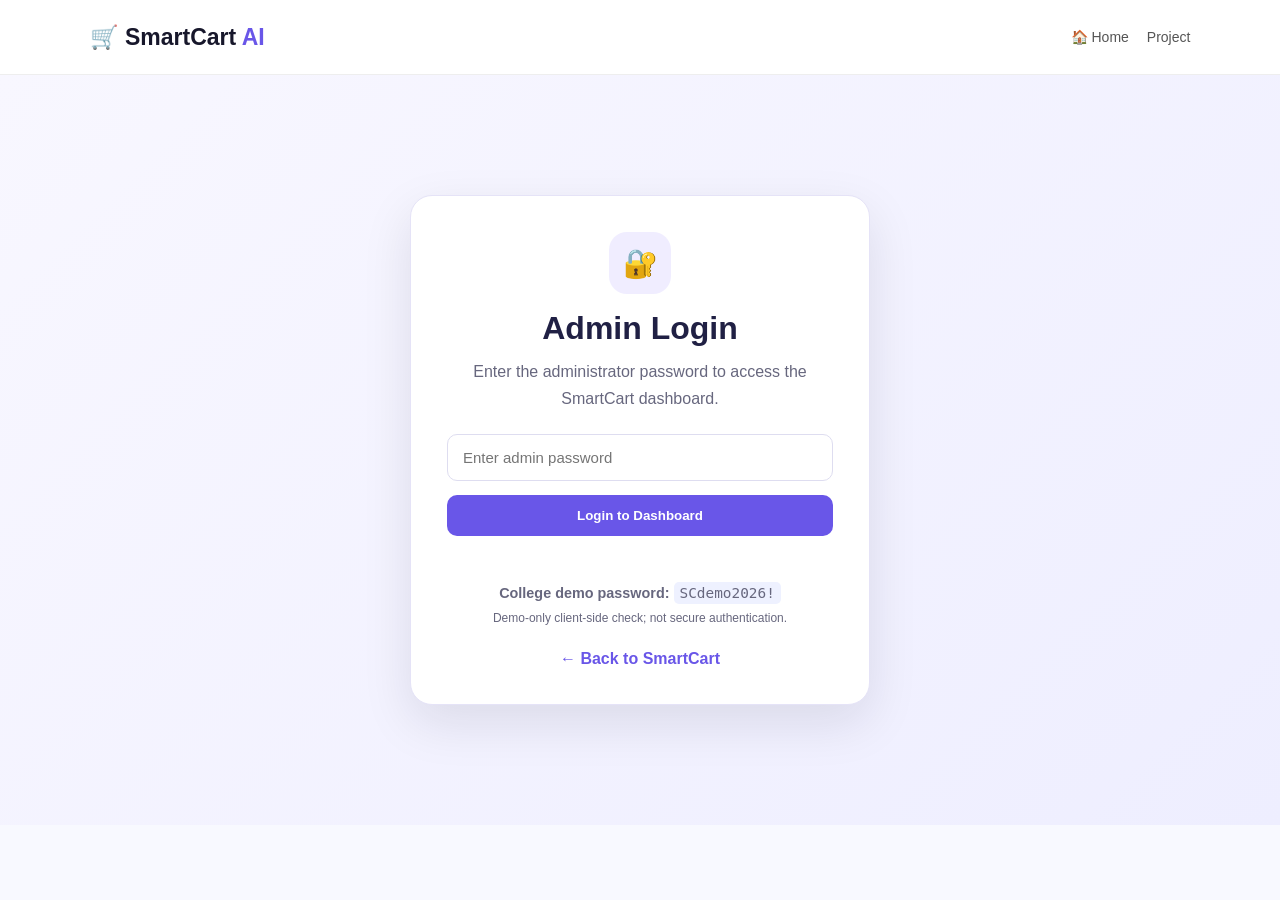
==== commit cf47e777: "Add files via upload" ====
--- a/admin-login.html
+++ b/admin-login.html
@@ -1,50 +1,48 @@
 <!DOCTYPE html>
 <html lang="en">
 <head>
-  <meta charset="UTF-8">
-  <meta name="viewport" content="width=device-width, initial-scale=1.0">
-  <title>Admin Login | SmartCart AI</title>
-  <link rel="stylesheet" href="style.css">
-  <style>
-    body.login-page{min-height:100vh;display:grid;place-items:center;padding:24px;background:linear-gradient(135deg,#eef2ff,#f8fafc)}
-    .login-card{width:min(100%,420px);background:#fff;padding:34px;border-radius:20px;box-shadow:0 18px 55px rgba(15,23,42,.12)}
-    .login-brand{text-align:center;font-size:25px;font-weight:800;margin-bottom:8px;color:#172554}
-    .login-sub{text-align:center;color:#64748b;margin-bottom:26px}
-    .login-card label{display:block;font-weight:600;margin:14px 0 7px;color:#334155}
-    .login-card input{width:100%;padding:13px 14px;border:1px solid #cbd5e1;border-radius:10px;font:inherit;box-sizing:border-box}
-    .login-card button{width:100%;padding:13px;margin-top:22px;border:0;border-radius:10px;background:#1d4ed8;color:#fff;font-weight:700;font-size:16px;cursor:pointer}
-    .login-error{color:#b91c1c;margin-top:14px;min-height:22px;font-size:14px}
-    .login-note{font-size:12px;color:#64748b;line-height:1.5;margin-top:20px}
-    .back-home{display:block;text-align:center;margin-top:18px;color:#1d4ed8;text-decoration:none}
-  </style>
+    <meta charset="UTF-8">
+    <meta name="viewport" content="width=device-width, initial-scale=1.0">
+    <title>SmartCart AI - Admin Login</title>
+    <link rel="stylesheet" href="style.css">
 </head>
-<body class="login-page">
-  <main class="login-card">
-    <div class="login-brand">🛒 SmartCart AI</div>
-    <p class="login-sub">Admin Dashboard Sign In</p>
-    <form id="admin-login-form">
-      <label for="username">Username</label>
-      <input id="username" name="username" autocomplete="username" required placeholder="Enter admin username">
-      <label for="password">Password</label>
-      <input id="password" name="password" type="password" autocomplete="current-password" required placeholder="Enter password">
-      <button type="submit">Login to Dashboard</button>
-      <p id="login-error" class="login-error" role="alert"></p>
-    </form>
-    <p class="login-note">College project demo only: this front-end login is not secure for private or real business data because its credentials can be discovered in the website code.</p>
-    <a class="back-home" href="index.html">← Back to SmartCart Home</a>
-  </main>
-  <script>
-    document.getElementById('admin-login-form').addEventListener('submit', function(event) {
-      event.preventDefault();
-      const username = document.getElementById('username').value.trim();
-      const password = document.getElementById('password').value;
-      if (username === 'Admin' && password === 'SmartCart@2026') {
-        sessionStorage.setItem('smartcartDemoAdminLoggedIn', 'true');
-        window.location.href = 'admin.html';
-      } else {
-        document.getElementById('login-error').textContent = 'Incorrect username or password. Please try again.';
-      }
-    });
-  </script>
+<body>
+
+    <header class="navbar">
+        <div class="logo">🛒 SmartCart <span>AI</span></div>
+        <div class="nav-links">
+            <a href="index.html">🏠 Home</a>
+            <a href="index.html#college-project">Project</a>
+        </div>
+    </header>
+
+    <main class="admin-login-page">
+        <div class="login-card">
+            <div class="login-icon">🔐</div>
+            <h1>Admin Login</h1>
+            <p>Enter the administrator password to access the SmartCart dashboard.</p>
+
+            <form onsubmit="event.preventDefault(); adminLogin();">
+                <input
+                    type="password"
+                    id="admin-password"
+                    placeholder="Enter admin password"
+                    autocomplete="current-password"
+                    required
+                >
+
+                <button type="submit" class="login-submit">
+                    Login to Dashboard
+                </button>
+            </form>
+
+            <p id="login-message" class="login-message" aria-live="polite"></p>
+            <p class="demo-password-note"><strong>College demo password:</strong> <code>SCdemo2026!</code><br><small>Demo-only client-side check; not secure authentication.</small></p>
+
+            <a href="index.html" class="back-home">← Back to SmartCart</a>
+        </div>
+    </main>
+
+    <script src="script.js"></script>
 </body>
 </html>
--- a/style.css
+++ b/style.css
@@ -548,391 +548,114 @@
 
 }
 
-// PRODUCT DATA
-
-let shoppingCart = [];
-
-
-// ADD PRODUCT TO CART
-
-function addProductToCart(productName, price) {
-
-    shoppingCart.push({
-
-        name: productName,
-
-        price: price
-
-    });
-
-
-    cartCount = shoppingCart.length;
-
-
-    document.getElementById(
-        "cart-count"
-    ).innerText = cartCount;
-
-
-    alert(
-        productName +
-        " added to your cart! 🛒"
-    );
-}
-
-
-
-// SEARCH + FILTER
-
-function filterProducts() {
-
-    const searchText =
-        document
-        .getElementById("searchInput")
-        .value
-        .toLowerCase();
-
-
-    const selectedCategory =
-        document
-        .getElementById("categoryFilter")
-        .value;
-
-
-    const selectedPrice =
-        document
-        .getElementById("priceFilter")
-        .value;
-
-
-    const products =
-        document.querySelectorAll(
-            ".product-card"
-        );
-
-
-    let visibleProducts = 0;
-
-
-    products.forEach(function(product) {
-
-        const name =
-            product.dataset.name;
-
-
-        const category =
-            product.dataset.category;
-
-
-        const price =
-            Number(product.dataset.price);
-
-
-        const matchesSearch =
-            name.includes(searchText);
-
-
-        const matchesCategory =
-            selectedCategory === "all" ||
-            category === selectedCategory;
-
-
-        let matchesPrice = true;
-
-
-        if (selectedPrice !== "all") {
-
-            matchesPrice =
-                price <=
-                Number(selectedPrice);
-
-        }
-
-
-        if (
-            matchesSearch &&
-            matchesCategory &&
-            matchesPrice
-        ) {
-
-            product.style.display = "block";
-
-            visibleProducts++;
-
-        }
-
-        else {
-
-            product.style.display = "none";
-
-        }
-
-    });
-
-
-    const noProducts =
-        document.getElementById(
-            "noProducts"
-        );
-
-
-    if (visibleProducts === 0) {
-
-        noProducts.style.display = "block";
-
-    }
-
-    else {
-
-        noProducts.style.display = "none";
-
-    }
-
-}
-/* ===== SmartCart AI premium admin dashboard refresh ===== */
-.admin-dashboard {
-  width: min(1240px, calc(100% - 36px));
-  margin: 38px auto 64px;
-  padding: clamp(18px, 3vw, 36px);
-  background: #f5f7fc;
-  border: 1px solid #e7ebf4;
-  border-radius: 24px;
-  box-shadow: 0 18px 55px rgba(21, 36, 74, .08);
-}
-.admin-dashboard > h1 {
-  color: #15264b;
-  font-size: clamp(1.65rem, 3vw, 2.45rem);
-  letter-spacing: -.04em;
-  margin: 0 0 8px;
-}
-.dashboard-subtitle {
-  color: #6d7892;
-  margin: 0 0 28px;
-  font-size: 1rem;
-}
-.admin-dashboard .dashboard-grid {
-  display: grid;
-  grid-template-columns: repeat(4, minmax(0, 1fr));
-  gap: 18px;
-  margin: 24px 0 18px;
-}
-.admin-dashboard .dashboard-card {
-  position: relative;
-  overflow: hidden;
-  min-height: 132px;
-  padding: 22px;
-  margin: 0;
-  border: 1px solid #e8edf6;
-  border-radius: 18px;
-  background: linear-gradient(145deg, #fff 0%, #fbfcff 100%);
-  box-shadow: 0 7px 22px rgba(29, 47, 88, .055);
-  transition: transform .2s ease, box-shadow .2s ease;
-}
-.admin-dashboard .dashboard-card:hover {
-  transform: translateY(-3px);
-  box-shadow: 0 14px 28px rgba(29, 47, 88, .1);
-}
-.admin-dashboard .dashboard-card h3 {
-  color: #68748e;
-  font-size: .88rem;
-  font-weight: 600;
-  line-height: 1.45;
-  margin: 0 0 18px;
-}
-.admin-dashboard .dashboard-card p {
-  color: #17284f;
-  font-size: clamp(1.35rem, 2vw, 1.9rem);
-  font-weight: 750;
-  letter-spacing: -.035em;
-  margin: 0;
-  overflow-wrap: anywhere;
-}
-/* COGS card sits alongside the other KPI cards */
-.admin-dashboard > .dashboard-card {
-  display: inline-block;
-  width: calc(25% - 15px);
-  vertical-align: top;
-  min-height: 132px;
-  margin: 0 0 18px;
-}
-.admin-dashboard .business-model,
-.admin-dashboard .financial-summary,
-.admin-dashboard .order-history {
-  background: #fff;
-  border: 1px solid #e7ebf4;
-  border-radius: 20px;
-  padding: clamp(20px, 3vw, 30px);
-  margin: 20px 0;
-  box-shadow: 0 8px 24px rgba(29, 47, 88, .045);
-}
-.admin-dashboard .business-model h2,
-.admin-dashboard .financial-summary h2,
-.admin-dashboard .order-history h2 {
-  color: #17284f;
-  font-size: 1.3rem;
-  margin: 0 0 20px;
-}
-.admin-dashboard .model-grid {
-  display: grid;
-  grid-template-columns: repeat(3, minmax(0, 1fr));
-  gap: 16px;
-}
-.admin-dashboard .model-grid > div {
-  padding: 18px;
-  border-radius: 14px;
-  background: #f6f8fd;
-  border: 1px solid #edf0f7;
-}
-.admin-dashboard .model-grid h3 {
-  color: #344b7d;
-  font-size: 1rem;
-  margin: 0 0 8px;
-}
-.admin-dashboard .model-grid p,
-.admin-dashboard .financial-summary p {
-  color: #69758d;
-  line-height: 1.7;
-  margin: 6px 0;
-}
-.admin-dashboard .financial-summary p {
-  padding: 11px 14px;
-  border-radius: 10px;
-  background: #f7f9fd;
-  color: #3e4d6c;
-}
-.admin-dashboard .order-row {
-  border: 1px solid #edf0f6;
-  background: #fafbfe;
-}
-.admin-dashboard .order-status {
-  color: #16835d;
-  background: #e7f8f0;
-  padding: 6px 10px;
-  border-radius: 99px;
-  font-size: .82rem;
-}
-.admin-dashboard .dashboard-home-btn {
-  display: inline-flex;
-  align-items: center;
-  justify-content: center;
-  padding: 12px 18px;
-  border-radius: 12px;
-  background: #182b55;
-  color: #fff;
-  text-decoration: none;
-  font-weight: 650;
-  transition: background .2s ease, transform .2s ease;
-}
-.admin-dashboard .dashboard-home-btn:hover {
-  background: #28477f;
-  transform: translateY(-1px);
-}
+/* COLLEGE PROJECT SECTION */
+.college-project-section { padding: 76px 7%; background: #f1f5ff; }
+.project-intro-grid, .project-details-grid { display: grid; grid-template-columns: repeat(3, minmax(0, 1fr)); gap: 20px; margin-top: 28px; }
+.project-info-card, .project-details-card { background: #fff; border: 1px solid #e1e7f5; border-radius: 18px; padding: 24px; box-shadow: 0 8px 24px rgba(23, 23, 43, .05); }
+.project-icon { font-size: 30px; margin-bottom: 12px; }
+.project-info-card h3, .project-details-card h3 { margin-bottom: 12px; color: #20254b; }
+.project-info-card p, .project-details-card li { color: #5b6178; line-height: 1.7; }
+.project-details-grid { margin-top: 20px; }
+.project-details-card ul { padding-left: 20px; }
+.project-details-card li { margin: 8px 0; }
+.project-note { margin-top: 22px; padding: 18px 20px; border-left: 4px solid #6477ed; background: #fff; border-radius: 10px; color: #4c5470; line-height: 1.7; }
+.cart-page { min-height: 65vh; padding: 54px 7%; background: #f8f9ff; }
+.cart-panel { max-width: 900px; margin: 0 auto; padding: 30px; background: #fff; border: 1px solid #e4e8f4; border-radius: 20px; box-shadow: 0 12px 35px rgba(23, 23, 43, .07); }
+.cart-panel h1 { margin: 8px 0 12px; }
+.cart-panel > p { line-height: 1.6; color: #626981; }
+.cart-items { margin: 24px 0; }
+.cart-summary { max-width: 420px; margin: 18px 0 24px auto; border-top: 1px solid #e5e8f1; padding-top: 12px; }
+.cart-summary > div { display: flex; justify-content: space-between; gap: 20px; padding: 9px 0; }
+.cart-total { border-top: 1px solid #e5e8f1; font-size: 1.1rem; }
+.demo-password-note { margin-top: 14px; font-size: .9rem; color: #5c6277; line-height: 1.6; }
+.demo-password-note code { background: #eef1ff; padding: 3px 6px; border-radius: 5px; }
+@media (max-width: 850px) { .project-intro-grid, .project-details-grid { grid-template-columns: 1fr; } .college-project-section { padding: 54px 5%; } .cart-page { padding: 32px 5%; } .cart-panel { padding: 22px; } }
+
+/* BUSINESS PLAN SNAPSHOT — keeps the original purple visual language */
+.business-plan-section { padding: 76px 7%; background: #f8f9ff; }
+.business-plan-grid { display: grid; grid-template-columns: repeat(3, minmax(0, 1fr)); gap: 20px; margin: 28px 0; }
+.business-plan-card { padding: 24px; background: #fff; border: 1px solid #e5e5f3; border-radius: 18px; box-shadow: 0 8px 24px rgba(23,23,43,.05); }
+.business-plan-card h3 { margin: 10px 0; color: #202044; }
+.business-plan-card p { color: #62627a; line-height: 1.7; }
+.plan-icon { font-size: 30px; }
+.forecast-panel { background: #fff; border: 1px solid #e3e4f5; border-radius: 20px; padding: 26px; box-shadow: 0 12px 32px rgba(23,23,43,.06); }
+.forecast-heading, .dashboard-section-heading { display: flex; justify-content: space-between; align-items: flex-start; gap: 18px; flex-wrap: wrap; }
+.forecast-heading h3 { margin-top: 7px; font-size: 24px; color: #202044; }
+.forecast-eyebrow { color: #6956e8; font-size: 12px; font-weight: 800; letter-spacing: 1.5px; }
+.forecast-tag { display: inline-block; padding: 7px 11px; border-radius: 20px; background: #f0edff; color: #5b49d4; font-size: 12px; font-weight: 700; }
+.forecast-metrics { display: grid; grid-template-columns: repeat(3, minmax(0, 1fr)); gap: 12px; margin: 22px 0 16px; }
+.forecast-metrics > div, .forecast-user-grid > div { background: #f8f8ff; border: 1px solid #ecebfa; border-radius: 12px; padding: 15px; }
+.forecast-metrics span, .forecast-user-grid span { display: block; color: #696980; font-size: 13px; margin-bottom: 8px; }
+.forecast-metrics strong, .forecast-user-grid strong { color: #25234c; font-size: 21px; }
+.forecast-note { color: #606078; line-height: 1.7; font-size: 13px; }
+
+/* ADMIN DASHBOARD */
+.admin-dashboard { max-width: 1240px; margin: 0 auto; padding: 42px 5% 64px; color: #17172b; }
+.admin-welcome { margin-bottom: 30px; padding: 28px; background: linear-gradient(135deg, #f8f7ff, #eeeeff); border: 1px solid #e4e1ff; border-radius: 20px; }
+.admin-welcome h1 { margin: 8px 0 10px; font-size: clamp(27px, 3vw, 36px); }
+.dashboard-subtitle { color: #65657c; line-height: 1.6; }
+.dashboard-section { margin: 28px 0; padding: 26px; background: #fff; border: 1px solid #e6e7f2; border-radius: 20px; box-shadow: 0 8px 28px rgba(23,23,43,.045); }
+.dashboard-section-heading { margin-bottom: 22px; }
+.dashboard-section-heading h2 { font-size: 23px; margin-bottom: 7px; }
+.dashboard-section-heading p { color: #68687f; line-height: 1.55; }
+.dashboard-grid { display: grid; grid-template-columns: repeat(4, minmax(0, 1fr)); gap: 15px; }
+.dashboard-card { position: relative; min-width: 0; padding: 20px; border: 1px solid #e7e6f7; border-radius: 16px; background: linear-gradient(145deg, #fff, #faf9ff); box-shadow: 0 7px 20px rgba(23,23,43,.045); }
+.dashboard-card h3 { color: #62627a; font-size: 13px; line-height: 1.5; font-weight: 700; margin-bottom: 14px; }
+.dashboard-card p { color: #2d286e; font-size: clamp(20px, 2.1vw, 27px); font-weight: 800; overflow-wrap: anywhere; }
+.dashboard-card small { display: block; color: #7b7b91; line-height: 1.5; margin-top: 9px; }
+.dashboard-footnote { margin-top: 17px; padding: 14px 16px; border-left: 4px solid #6956e8; background: #f8f7ff; border-radius: 8px; color: #62627a; font-size: 13px; line-height: 1.7; }
+.forecast-dashboard-grid .dashboard-card { border-top: 3px solid #6956e8; }
+.forecast-assumptions { margin-top: 22px; padding: 20px; background: #f8f7ff; border-radius: 14px; }
+.forecast-assumptions h3 { margin-bottom: 14px; }
+.forecast-user-grid { display: grid; grid-template-columns: repeat(4, minmax(0,1fr)); gap: 12px; margin-bottom: 15px; }
+.forecast-assumptions p { color: #64647a; font-size: 13px; line-height: 1.7; }
+.business-model .model-grid { display: grid; grid-template-columns: repeat(3, minmax(0,1fr)); gap: 16px; }
+.business-model .model-grid article { padding: 20px; background: #faf9ff; border: 1px solid #e8e6f8; border-radius: 14px; }
+.business-model .model-grid h3 { margin-bottom: 10px; }
+.business-model .model-grid p { color: #62627a; line-height: 1.7; }
+.financial-summary ul { padding-left: 22px; }
+.financial-summary li { color: #62627a; line-height: 1.75; margin: 8px 0; }
+.order-row { display: grid; grid-template-columns: 1.5fr 1fr auto; gap: 18px; align-items: center; padding: 15px 0; border-bottom: 1px solid #ededf5; }
+.order-row:last-child { border-bottom: 0; }
+.order-row > div { display: flex; flex-direction: column; gap: 5px; }
+.order-row span { color: #73738a; font-size: 13px; }
+.order-status { color: #6956e8; font-size: 13px; font-weight: 700; }
+.dashboard-home-btn { display: inline-block; margin-top: 4px; padding: 13px 18px; border-radius: 10px; background: #6956e8; color: #fff; text-decoration: none; font-weight: 700; }
+.logout-btn { padding: 9px 13px; border: 0; border-radius: 8px; background: #f0edff; color: #5948d2; cursor: pointer; font-weight: 700; }
+
 @media (max-width: 980px) {
-  .admin-dashboard .dashboard-grid { grid-template-columns: repeat(2, minmax(0, 1fr)); }
-  .admin-dashboard > .dashboard-card { width: calc(50% - 10px); }
-  .admin-dashboard .model-grid { grid-template-columns: 1fr; }
-}
-@media (max-width: 560px) {
-  .admin-dashboard { width: calc(100% - 20px); margin: 18px auto 36px; padding: 16px; border-radius: 18px; }
-  .admin-dashboard .dashboard-grid { grid-template-columns: 1fr 1fr; gap: 10px; }
-  .admin-dashboard .dashboard-card { min-height: 118px; padding: 15px; }
-  .admin-dashboard .dashboard-card h3 { font-size: .78rem; margin-bottom: 14px; }
-  .admin-dashboard .dashboard-card p { font-size: 1.25rem; }
-  .admin-dashboard > .dashboard-card { width: calc(50% - 7px); padding: 15px; }
-  .admin-dashboard .business-model, .admin-dashboard .financial-summary, .admin-dashboard .order-history { padding: 18px; }
-}
-.admin-welcome { padding: 8px 0 2px; }
-.admin-eyebrow { display: inline-block; margin: 0 0 12px; color: #5271ad; font-size: .72rem; font-weight: 800; letter-spacing: .15em; }
-.section-note { display: inline-block; margin-left: 8px; color: #8b95aa; font-size: .8rem; font-weight: 500; }
-
-/* ===== SmartCart AI cohesive professional theme: midnight navy + teal + warm white ===== */
-:root {
-  --sc-ink: #14253d;
-  --sc-navy: #102a43;
-  --sc-teal: #0f9f91;
-  --sc-teal-dark: #087f75;
-  --sc-mint: #e5f7f4;
-  --sc-bg: #f4f8fb;
-  --sc-muted: #617286;
-  --sc-border: #dce7ee;
-  --sc-white: #ffffff;
-}
-body { background: var(--sc-bg); color: var(--sc-ink); }
-.navbar { background: rgba(255,255,255,.96); border-bottom: 1px solid var(--sc-border); box-shadow: 0 5px 24px rgba(16,42,67,.045); }
-.logo { color: var(--sc-navy); letter-spacing: -.035em; }
-.logo span, nav a:hover, .small-heading, .hero h1 span { color: var(--sc-teal); }
-nav a { color: #42566b; font-weight: 600; transition: color .2s ease; }
-.cart-btn, .primary-btn, .product-card button, .login-card button { background: var(--sc-teal); }
-.cart-btn:hover, .primary-btn:hover, .product-card button:hover, .login-card button:hover { background: var(--sc-teal-dark); }
-.hero { background: radial-gradient(ellipse at 80% 20%, #d9f4ef 0%, transparent 42%), linear-gradient(135deg, #f8fbfd, #eaf3f7); }
-.hero-card, .product-card { border: 1px solid var(--sc-border); box-shadow: 0 14px 38px rgba(16,42,67,.075); }
-.secondary-btn { color: var(--sc-teal-dark); border-color: #9bd8d0; }
-.secondary-btn:hover { background: var(--sc-mint); }
-section h2 { color: var(--sc-navy); }
-input:focus, select:focus, textarea:focus { outline: 3px solid rgba(15,159,145,.16); border-color: var(--sc-teal); }
-footer { background: var(--sc-navy); color: #e7f0f5; }
-footer p { color: #c3d2de; }
-.admin-dashboard { background: transparent; border: 0; box-shadow: none; padding-top: 22px; }
-.admin-welcome { padding: 28px 30px; margin-bottom: 24px; border-radius: 22px; background: linear-gradient(120deg, #102a43 0%, #164e63 68%, #0f9f91 130%); box-shadow: 0 16px 36px rgba(16,42,67,.16); }
-.admin-welcome .admin-eyebrow { color: #a9eee3; }
-.admin-welcome h1 { color: #fff; margin: 0 0 9px; font-size: clamp(1.8rem, 3vw, 2.5rem); letter-spacing: -.04em; }
-.admin-welcome .dashboard-subtitle { color: #d7e9f0; margin-bottom: 0; }
-.admin-dashboard .dashboard-card { border-color: var(--sc-border); border-radius: 17px; background: linear-gradient(145deg, #fff, #f9fcfd); box-shadow: 0 8px 24px rgba(16,42,67,.055); }
-.admin-dashboard .dashboard-card::before { content: ''; position: absolute; left: 0; top: 0; width: 4px; height: 100%; background: var(--sc-teal); opacity: .9; }
-.admin-dashboard .dashboard-card h3 { color: var(--sc-muted); }
-.admin-dashboard .dashboard-card p { color: var(--sc-navy); }
-.admin-dashboard .business-model, .admin-dashboard .financial-summary, .admin-dashboard .order-history { border-color: var(--sc-border); box-shadow: 0 8px 24px rgba(16,42,67,.045); }
-.admin-dashboard .business-model h2, .admin-dashboard .financial-summary h2, .admin-dashboard .order-history h2 { color: var(--sc-navy); }
-.admin-dashboard .model-grid > div { background: #f4faf9; border-color: #dcefeb; }
-.admin-dashboard .model-grid h3 { color: var(--sc-teal-dark); }
-.admin-dashboard .financial-summary p { background: #f2f8fa; }
-.admin-dashboard .order-status { color: #087f66; background: #e0f6ef; }
-.admin-dashboard .dashboard-home-btn { background: var(--sc-navy); }
-.admin-dashboard .dashboard-home-btn:hover { background: var(--sc-teal-dark); }
-body.login-page { background: radial-gradient(ellipse at 10% 10%, #d9f4ef 0%, transparent 38%), linear-gradient(135deg, #edf4f8, #f8fbfd); }
-.login-card { border: 1px solid var(--sc-border); box-shadow: 0 24px 70px rgba(16,42,67,.13); }
-.login-brand { color: var(--sc-navy); }
-.login-card input:focus { outline: 3px solid rgba(15,159,145,.15); border-color: var(--sc-teal); }
-.back-home { color: var(--sc-teal-dark); }
-@media (max-width: 700px) {
-  .navbar { padding: 0 5%; }
-  nav { gap: 14px; }
-  .hero { padding: 58px 6%; }
-  .hero h1 { font-size: clamp(2.3rem, 9vw, 3.5rem); }
-  .admin-welcome { padding: 22px 18px; }
-}
-
-
-/* Amazon affiliate buttons and disclosure */
-.amazon-btn {
-  display: inline-flex;
-  align-items: center;
-  justify-content: center;
-  width: 100%;
-  box-sizing: border-box;
-  margin-top: 10px;
-  padding: 11px 16px;
-  border: 1px solid #102a43;
-  border-radius: 10px;
-  background: #102a43;
-  color: #ffffff;
-  text-align: center;
-  text-decoration: none;
-  font-weight: 700;
-  transition: background .2s ease, border-color .2s ease, transform .2s ease;
-}
-.amazon-btn:hover {
-  background: #087f75;
-  border-color: #087f75;
-  color: #ffffff;
-  transform: translateY(-1px);
-}
-.amazon-disclosure {
-  max-width: 900px;
-  margin: 12px auto 0;
-  padding: 0 16px;
-  color: #c3d2de;
-  font-size: .85rem;
-  line-height: 1.6;
-  text-align: center;
-}
+  .dashboard-grid { grid-template-columns: repeat(2, minmax(0,1fr)); }
+  .business-plan-grid, .business-model .model-grid { grid-template-columns: 1fr; }
+}
+@media (max-width: 650px) {
+  .business-plan-section { padding: 52px 5%; }
+  .forecast-panel, .dashboard-section { padding: 18px; }
+  .forecast-metrics { grid-template-columns: repeat(2, minmax(0,1fr)); }
+  .forecast-user-grid { grid-template-columns: repeat(2, minmax(0,1fr)); }
+  .dashboard-grid { grid-template-columns: repeat(2, minmax(0,1fr)); gap: 10px; }
+  .dashboard-card { padding: 14px; }
+  .dashboard-card h3 { font-size: 12px; }
+  .dashboard-card p { font-size: 20px; }
+  .order-row { grid-template-columns: 1fr; gap: 10px; }
+  .admin-dashboard { padding: 25px 4% 42px; }
+}
+
+/* Shared navigation links and demo admin login */
+.nav-links { display: flex; align-items: center; gap: 18px; }
+.nav-links a { color: #555; text-decoration: none; font-size: 14px; }
+.nav-links a:hover, .nav-links a.active { color: #6956e8; }
+.admin-login-page { min-height: calc(100vh - 150px); display: grid; place-items: center; padding: 46px 20px; background: linear-gradient(135deg, #f8f7ff, #eeeeff); }
+.login-card { width: min(100%, 460px); padding: 36px; text-align: center; background: #fff; border: 1px solid #e5e3f7; border-radius: 22px; box-shadow: 0 18px 50px rgba(23,23,43,.10); }
+.login-icon { width: 62px; height: 62px; display: grid; place-items: center; margin: 0 auto 16px; border-radius: 18px; background: #f0edff; font-size: 28px; }
+.login-card h1 { margin-bottom: 12px; color: #202044; }
+.login-card > p { color: #67677e; line-height: 1.65; }
+.login-card form { display: grid; gap: 14px; margin: 22px 0 12px; }
+.login-card input { width: 100%; padding: 14px 15px; border: 1px solid #deddf0; border-radius: 10px; font-size: 15px; }
+.login-card input:focus { outline: none; border-color: #6956e8; box-shadow: 0 0 0 3px rgba(105,86,232,.12); }
+.login-submit { padding: 13px 16px; border: 0; border-radius: 10px; background: #6956e8; color: #fff; font-weight: 700; cursor: pointer; }
+.login-message { min-height: 20px; color: #b42318 !important; font-size: 13px; }
+.back-home { display: inline-block; margin-top: 20px; color: #6956e8; text-decoration: none; font-weight: 700; }
+.amazon-disclosure { font-size: 12px; line-height: 1.5; }
+@media (max-width: 900px) { .nav-links { gap: 10px; } .nav-links a { font-size: 13px; } }
+@media (max-width: 600px) { .nav-links { flex-wrap: wrap; justify-content: flex-end; } .login-card { padding: 26px 20px; } }
+
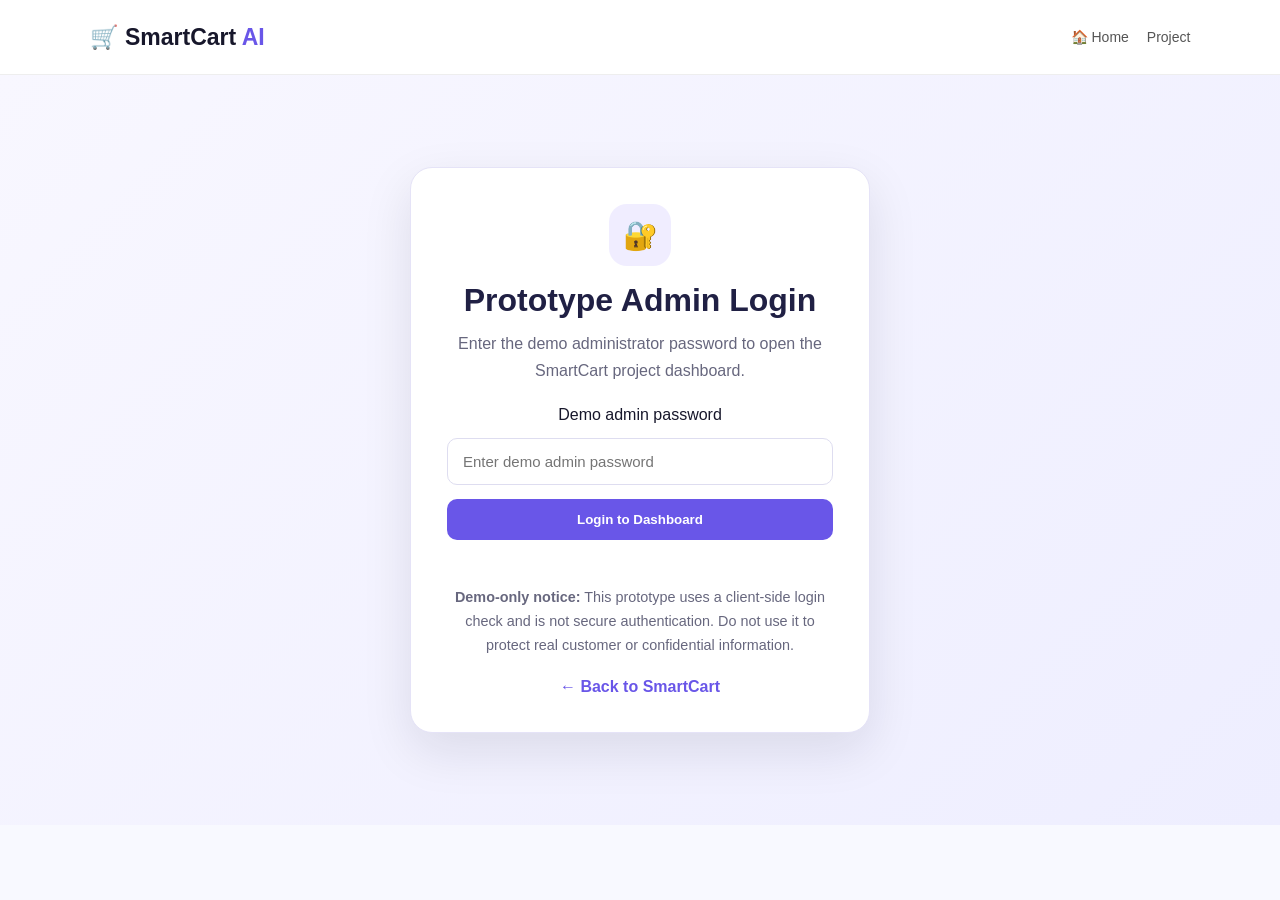
==== commit 60b09392: "Add files via upload" ====
--- a/admin-login.html
+++ b/admin-login.html
@@ -7,7 +7,6 @@
     <link rel="stylesheet" href="style.css">
 </head>
 <body>
-
     <header class="navbar">
         <div class="logo">🛒 SmartCart <span>AI</span></div>
         <div class="nav-links">
@@ -15,34 +14,21 @@
             <a href="index.html#college-project">Project</a>
         </div>
     </header>
-
     <main class="admin-login-page">
         <div class="login-card">
             <div class="login-icon">🔐</div>
-            <h1>Admin Login</h1>
-            <p>Enter the administrator password to access the SmartCart dashboard.</p>
-
+            <h1>Prototype Admin Login</h1>
+            <p>Enter the demo administrator password to open the SmartCart project dashboard.</p>
             <form onsubmit="event.preventDefault(); adminLogin();">
-                <input
-                    type="password"
-                    id="admin-password"
-                    placeholder="Enter admin password"
-                    autocomplete="current-password"
-                    required
-                >
-
-                <button type="submit" class="login-submit">
-                    Login to Dashboard
-                </button>
+                <label for="admin-password" class="sr-only">Demo admin password</label>
+                <input type="password" id="admin-password" placeholder="Enter demo admin password" autocomplete="current-password" required>
+                <button type="submit" class="login-submit">Login to Dashboard</button>
             </form>
-
             <p id="login-message" class="login-message" aria-live="polite"></p>
-            <p class="demo-password-note"><strong>College demo password:</strong> <code>SCdemo2026!</code><br><small>Demo-only client-side check; not secure authentication.</small></p>
-
+            <p class="demo-password-note"><strong>Demo-only notice:</strong> This prototype uses a client-side login check and is not secure authentication. Do not use it to protect real customer or confidential information.</p>
             <a href="index.html" class="back-home">← Back to SmartCart</a>
         </div>
     </main>
-
     <script src="script.js"></script>
 </body>
 </html>
